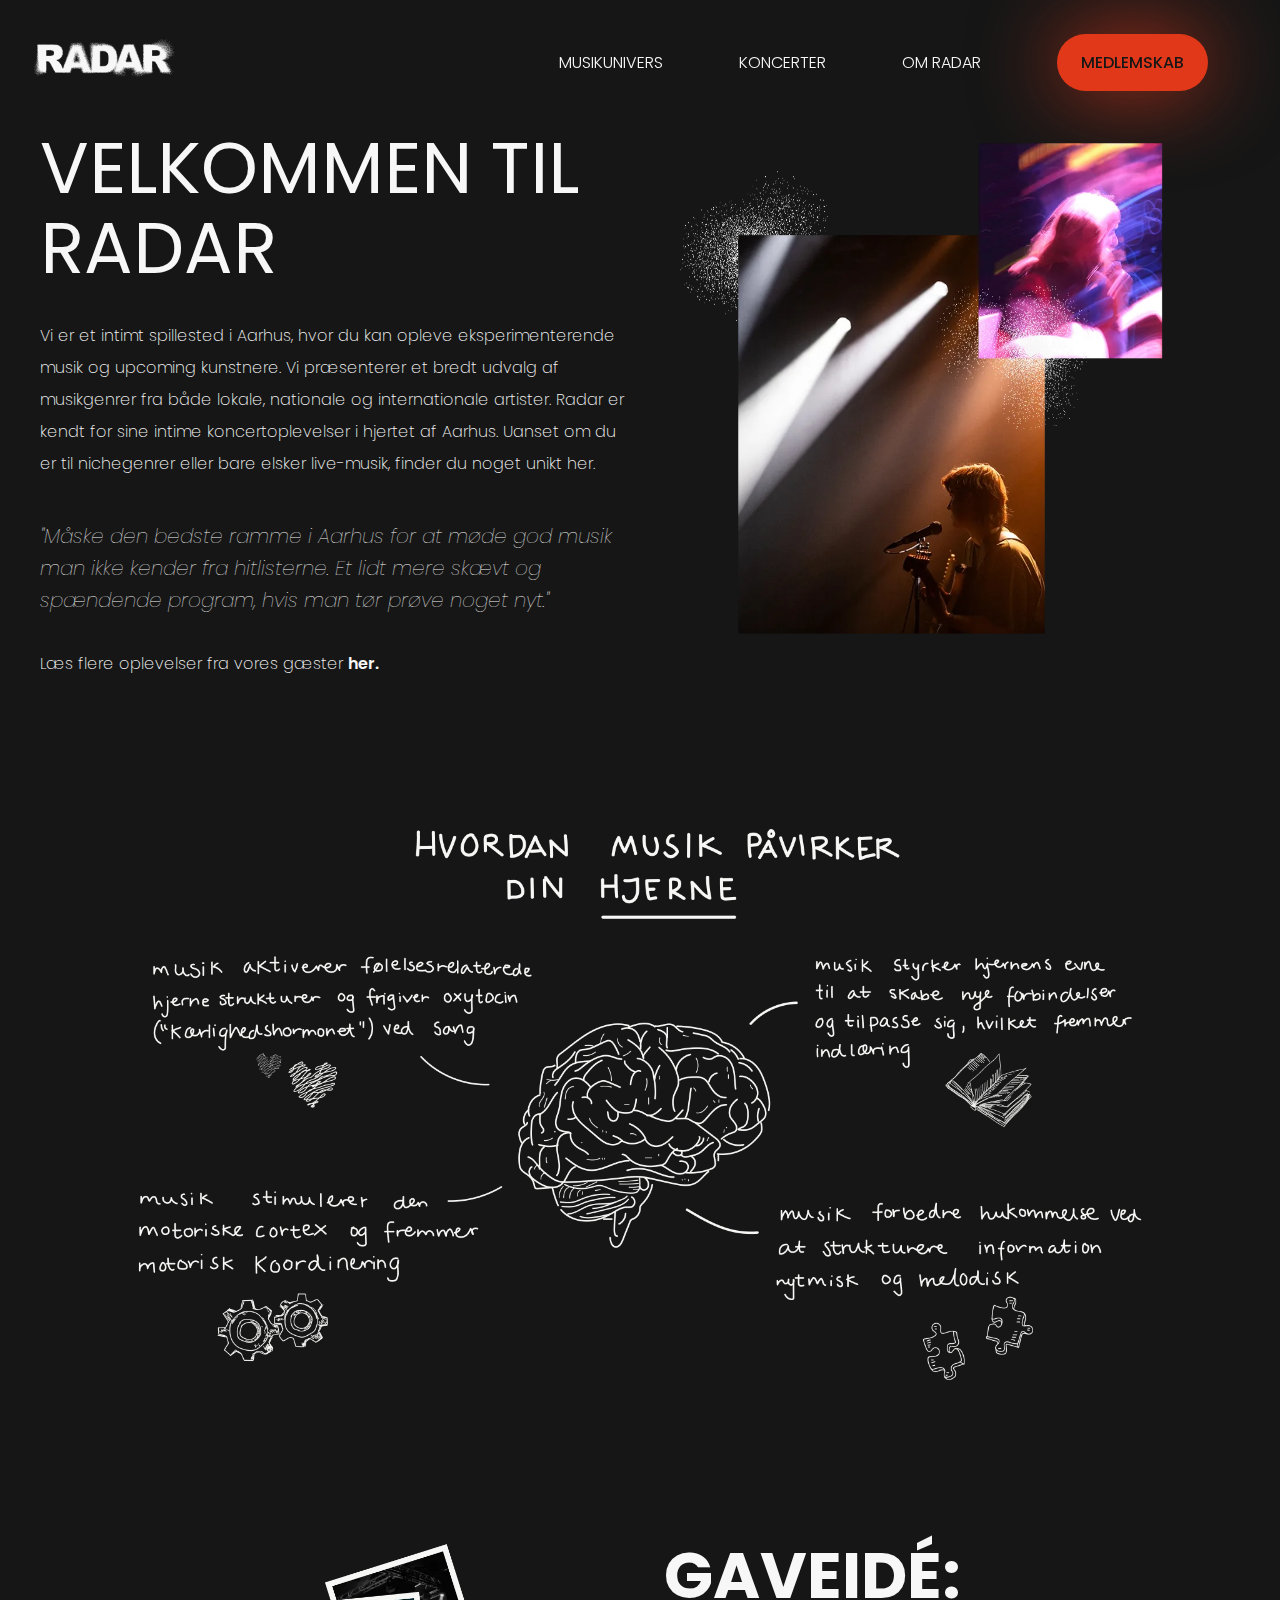
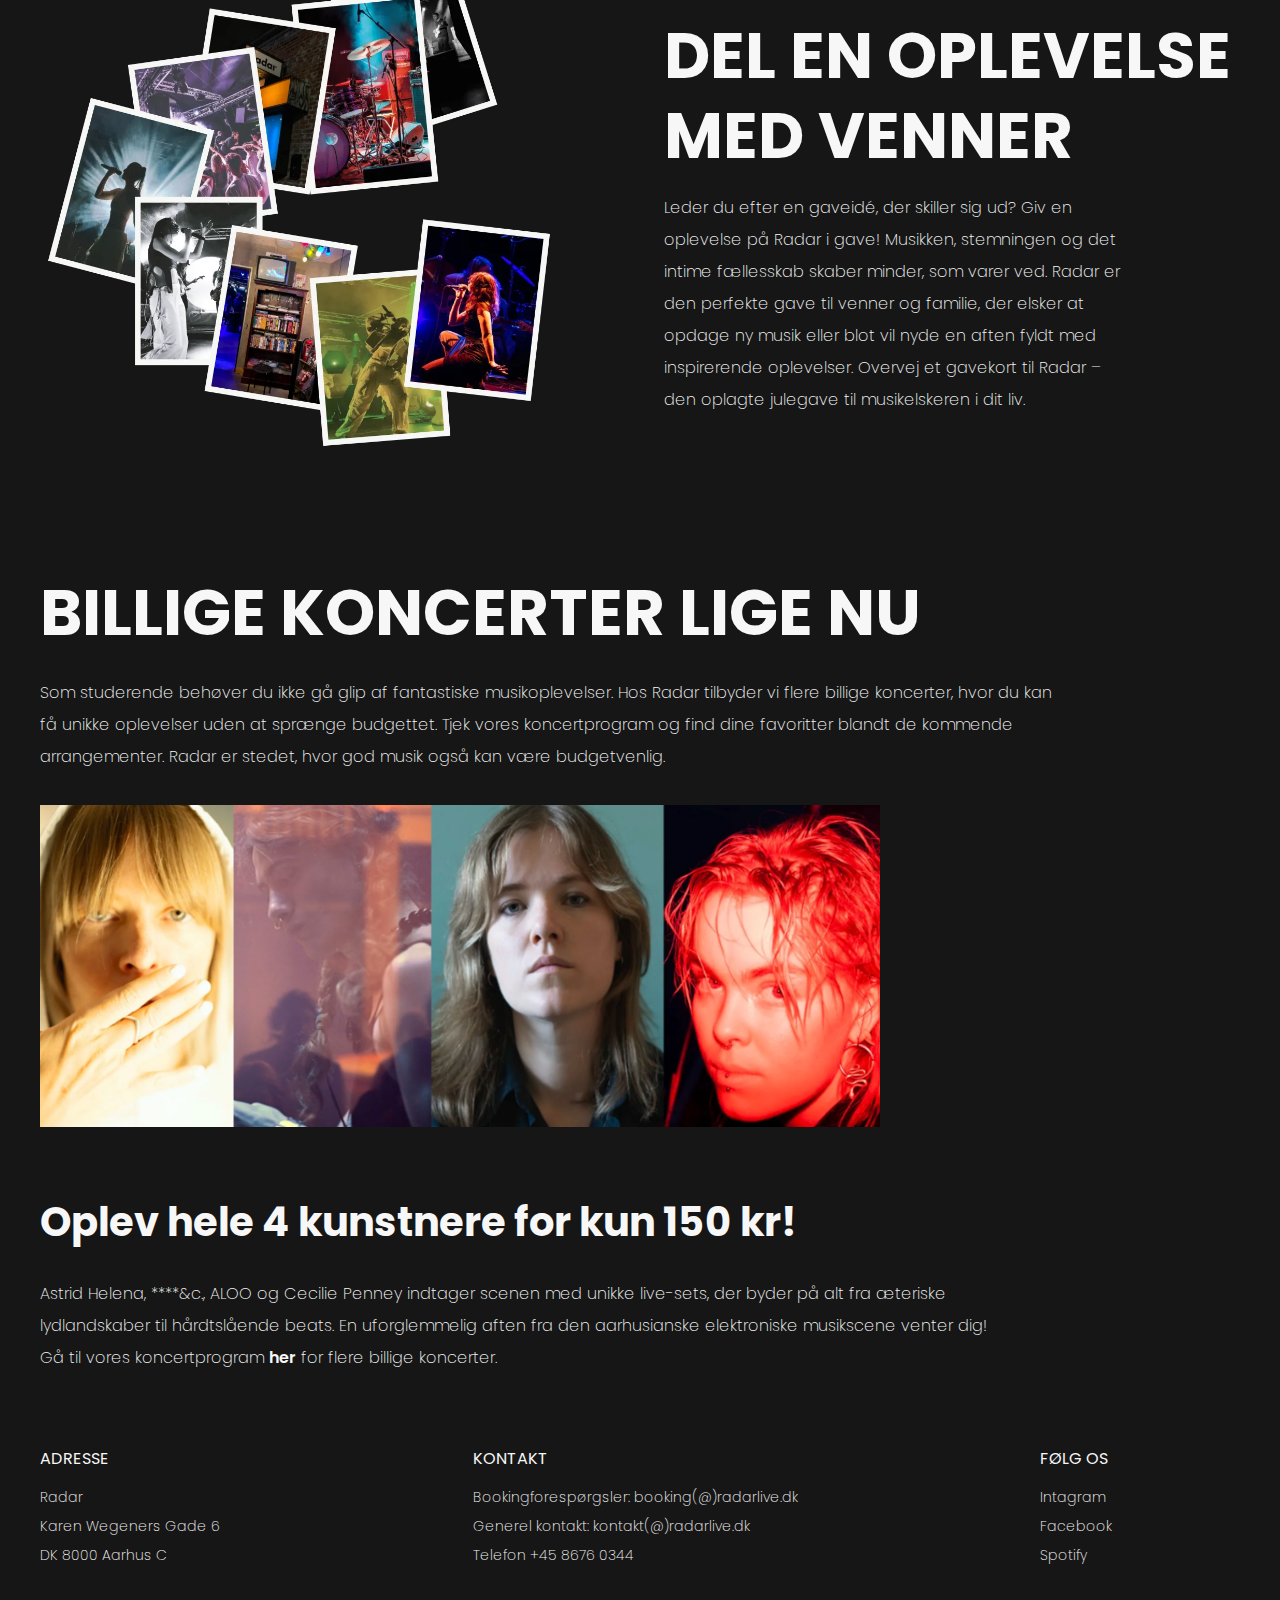
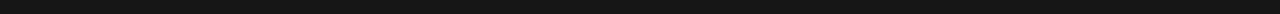
==== index.html @ 3f9257ba "navbar ændring" ====
<!DOCTYPE html>
<html lang="da">
<head>
    <meta charset="UTF-8">
    <meta name="viewport" content="width=device-width, initial-scale=1.0">
    <title>Forside</title>

    <link rel="preconnect" href="https://fonts.googleapis.com">
    <link rel="preconnect" href="https://fonts.gstatic.com" crossorigin>
    <link href="https://fonts.googleapis.com/css2?family=Josefin+Sans:ital,wght@0,100..700;1,100..700&family=Jost:ital,wght@0,100..900;1,100..900&family=Poppins:ital,wght@0,100;0,200;0,300;0,400;0,500;0,600;0,700;0,800;0,900;1,100;1,200;1,300;1,400;1,500;1,600;1,700;1,800;1,900&family=Work+Sans:ital,wght@0,100..900;1,100..900&family=Zilla+Slab:ital,wght@0,300;0,400;0,500;0,600;0,700;1,300;1,400;1,500;1,600;1,700&display=swap" rel="stylesheet">
    <link rel="stylesheet" href="https://cdnjs.cloudflare.com/ajax/libs/font-awesome/6.7.1/css/all.min.css" integrity="sha512-5Hs3dF2AEPkpNAR7UiOHba+lRSJNeM2ECkwxUIxC1Q/FLycGTbNapWXB4tP889k5T5Ju8fs4b1P5z/iB4nMfSQ==" crossorigin="anonymous" referrerpolicy="no-referrer" />


    <link rel="stylesheet" href="css/navbar.css">
    <link rel="stylesheet" href="css/style.css">
    <link rel="stylesheet" href="css/footer.css">

</head>

<body>
    <header>
        <nav class="nav-container">
            <article class="nav-logo">
                <a href="index.html"><img src="billeder/logo.webp" alt="Radar logo"></a>
            </article>

                <!-- Checkbox til toggle -->
            <input type="checkbox" id="menu-bar" class="menu-toggle">
            <label for="menu-bar">
                <i class="fa-solid fa-bars open-menu"></i>
            </label>

            <article class="nav-links-container">
                <ul class="nav-links">
                    <li class="nav-link-item hvid"><a href="#">MUSIKUNIVERS <i class="fa-solid fa-chevron-down"></i></a>
                        <ul class="dropdown-menu">
                            <li class="dropdown-menu-item"><a href="playlister.html">Playlister</a></li>
                            <li class="dropdown-menu-item"><a href="#">Artistprofiler</a></li>
                            <li class="dropdown-menu-item"><a href="#">Podcasts</a></li>
                            <li class="dropdown-menu-item"><a href="#">Oplevelser fra gæster</a></li>
                        </ul>
                    </li>
                    
                    <li class="nav-link-item hvid"><a href="#">KONCERTER <i class="fa-solid fa-chevron-down"></i></a>
                        <ul class="dropdown-menu">
                            <li class="dropdown-menu-item"><a href="koncertprogram.html">Koncertprogram</a></li>
                            <li class="dropdown-menu-item"><a href="#">Tideligere koncerter</a></li>
                        </ul>
                    </li>

                    <li class="nav-link-item hvid"><a href="#">OM RADAR <i class="fa-solid fa-chevron-down"></i></a>
                        <ul class="dropdown-menu">
                            <li class="dropdown-menu-item"><a href="#">Radars betydning</a></li>
                            <li class="dropdown-menu-item"><a href="#">Bliv frivillig</a></li>
                            <li class="dropdown-menu-item"><a href="#">Vores partnere</a></li>
                            <li class="dropdown-menu-item"><a href="#">Find os på</a></li>
                        </ul>
                    </li>
                    <li class="nav-link-item orange-knap"><a href="medlemskab.html">MEDLEMSKAB</a></li>
                </ul>
            </article>
        </nav>
    </header>
   
    <main>

        <section class="grid-container-1">

            <article class="intro-overskrift">
                <h1>VELKOMMEN TIL RADAR</h1>
            </article>

            <article class="velkommen-text">
                <aside class="text intro-text">
                    <p>Vi er et intimt spillested i Aarhus, hvor du kan opleve eksperimenterende musik og upcoming kunstnere. Vi præsenterer et bredt udvalg af musikgenrer fra både lokale, nationale og internationale artister. Radar er kendt for sine intime koncertoplevelser i hjertet af Aarhus. Uanset om du er til nichegenrer eller bare elsker live-musik, finder du noget unikt her. </p> 
                </aside>
                
                <aside class="text quote">
                    <p>"Måske den bedste ramme i Aarhus for at møde god musik man ikke kender fra hitlisterne. Et lidt mere skævt og spændende program, hvis man tør prøve noget nyt."
                    </p>
                </aside>

                <aside class="text guest-link">
                    <p>Læs flere oplevelser fra vores gæster <a class="link" href="#">her.</a></p>
                </aside>
            </article>
            
            <article class="intro-image">
                <img class="to-billeder" src="billeder/forside/intro-billeder.webp" alt="billede af en der synger koncert, og e† mere abstrakt billede i en pink neonfarve">
            </article>

        </section>

        <section class="infographic">
            <article>
                <img class="infographic-billede" src="billeder/forside/infographic.webp" alt="Infographic om hvordan musik påvirker din hjerne">
            </article>
        </section>

        <section class="grid-container-2">
            
            <article class="gaveide-overskrift">
            <h2 class="overskrift-gave">GAVEIDÉ: <br class="linjeskift"> DEL EN OPLEVELSE MED VENNER</h2>
            </article>

            <article class="gaveide-image">
                <img class="collage" src="billeder/forside/foto-samling.webp" 
                alt="samling af fotos fra Radar koncerter">
            </article>
        
            <article class="text gaveide-text">
            <p>Leder du efter en gaveidé, der skiller sig ud? Giv en oplevelse på Radar i gave! Musikken, stemningen og det intime fællesskab skaber minder, som varer ved. Radar er den perfekte gave til venner og familie, der elsker at opdage ny musik eller blot vil nyde en aften fyldt med inspirerende oplevelser. Overvej et gavekort til Radar – den oplagte julegave til musikelskeren i dit liv.</p>
            </article>
        </section>


        <section class="koncertoplevelser">

            <h2 class="koncert-overskrift">BILLIGE KONCERTER LIGE NU</h2>

            <article class="text koncert-text">
                <p  class="light">Som studerende behøver du ikke gå glip af fantastiske musikoplevelser. Hos Radar tilbyder vi flere billige koncerter, hvor du kan få unikke oplevelser uden at sprænge budgettet. Tjek vores koncertprogram og find dine favoritter blandt de kommende arrangementer. Radar er stedet, hvor god musik også kan være budgetvenlig.</p>
            </article>

            <article class="koncert-image">
                <a class="link" href="koncertprogram.html"><img class="koncert-billede" src="billeder/forside/kunstnere.webp" alt="billeder af kunstnere på Radar"></a>
            </article>

            <article class="text koncert-highlight">
                <h3 class="highlight-overskrift">Oplev hele 4 kunstnere for kun 150 kr!</h3>
                <p class="light">Astrid Helena, ****&c., ALOO og Cecilie Penney indtager scenen med unikke live-sets, der byder på alt fra æteriske lydlandskaber til hårdtslående beats. En uforglemmelig aften fra den aarhusianske elektroniske musikscene venter dig! 
                    <br>
                Gå til vores koncertprogram <a class="link" href="koncertprogram.html">her</a> for flere billige koncerter.
                </p>
            </article>
        </section>

    </main>

    <footer>
        <article class="adresse">
            <h4>ADRESSE</h4>
            <ul>
                <li>Radar</li>
                <li>Karen Wegeners Gade 6</li>
                <li>DK 8000 Aarhus C</li>
            </ul>
        </article>

        <article class="kontakt">
            <h4>KONTAKT</h4>
            <ul>
                <li>Bookingforespørgsler: booking(@)radarlive.dk</li>
                <li>Generel kontakt: kontakt(@)radarlive.dk</li>
                <li>Telefon +45 8676 0344</li>
            </ul>
        </article>

        <article class="følg-os">
            <h4>FØLG OS</h4>
            <ul>
                <li><a href="https://www.instagram.com/radarlive/" target="_blank" rel="noopener noreferrer">Intagram</a></li>
                <li><a href="https://www.facebook.com/radarlive" target="_blank" rel="noopener noreferrer">Facebook</a></li>
                <li><a href="https://open.spotify.com/user/radarlive" target="_blank" rel="noopener noreferrer">Spotify</a></li>
            </ul>
        </article>

    </footer>
    
</body>
</html>
---- css/navbar.css ----
* {
    margin: 0;
    padding: 0;
    box-sizing: border-box;
    scroll-behavior: smooth;
    font-family: Poppins;
}

:root {
    --primary-color:#161616;
    --secondary-color: #f7f7f7;
    --contrast-color: #E1381A;
}


body{
    width: 100vw;
    background-color: var(--primary-color);
    color: var(--secondary-color);
}

.nav-container {
    position: fixed;
    width: 100%;
    display: flex;
    justify-content: space-between;
    align-items: center;
    padding-left: 1rem;
    padding-right: 3rem;
}

.nav-logo {
    width: 170px;
    padding: 1rem 0;
}
.nav-logo img {
    width: 100%;
    object-fit: cover;
}

.nav-links-container {
    padding: 16px 0;
}

.nav-links {
    list-style: none;
}
.nav-links > .nav-link-item {
    display: inline-block;
    margin: 0 24px;
    position: relative;

}
.nav-links > .nav-link-item > a {
    text-decoration: none;
    display: flex;
    padding: 16px 0;
    transition: 0.3s ease;
    align-items: center;
}

.hvid > a {
    color: var(--secondary-color);
    font-weight: 300;
}

.nav-links > .nav-link-item:hover > a {
    font-weight: 600;
}

.nav-link-item > a > .fa-chevron-down {
    display: inline-block;
    height: 16px;
    width: 16px;
    margin-left: 8px;
    transition: 0.3s ease;
    pointer-events: none;
    color:var(--secondary-color);
}

.nav-link-item:hover > a > .fa-chevron-down {
    transform:rotate(-180deg);
}

.nav-links > .nav-link-item > .dropdown-menu { 
    width: 200px;
    position: absolute;
    top: 80%;
    left: -16px;
    border-radius: 10px;
    overflow: hidden;
    background-color: #1d1d1d53;
    backdrop-filter: blur(10px);
    transform: translateY(0);
    transition: 0.3s ease;
    box-shadow: rgba(100, 100, 111, 0.2) 0px 7px 29px 0px;
    visibility: hidden;
    opacity: 0;

}

.nav-links > .nav-link-item:hover > .dropdown-menu { 
transform: translate(8px);
visibility: visible;
opacity: 1;
}

.nav-links > .nav-link-item > .dropdown-menu > .dropdown-menu-item { 
    list-style: none;
}

.nav-links > .nav-link-item > .dropdown-menu > .dropdown-menu-item > a { 
   text-decoration: none;
   display: block;
   color: var(--secondary-color);
   font-weight: 300;
   transition: 0.3s ease;
   padding: 16px;

}

.nav-links > .nav-link-item > .dropdown-menu > .dropdown-menu-item > a:hover { 
    font-weight: 600;
}


.nav-container .close-menu {
    display: none;
    font-size: 24px;
    color: var(--secondary-color);
}


#menu-bar {
    display: none;
}

.nav-container .open-menu {
    font-size: 30px;
    color: var(--secondary-color);
    cursor: pointer;
    display: none;
}

.orange-knap {
    background: var(--contrast-color);
    border-radius: 2.8rem;
    padding: 0 1.5rem;
    filter: drop-shadow(0 0 43px #e1381ad9);
}

.orange-knap a {
    color: var(--primary-color);
    font-weight: 500;
}


@media(max-width:991px) {
    
    
    .nav-container .open-menu {
        display:block;
    }

    .nav-container .nav-links-container {
        width: 100vw; /* Hele bredden af viewporten */
        height: 100vh; /* Hele højden af viewporten */
        position: absolute;
        top: 100%; 
        right: 0rem;
        background-color: #1d1d1d53;
        backdrop-filter: blur(10px);
        display: none;
        flex-direction: column; /* Sørg for at punkterne er lodret arrangeret */
        align-items: flex-end; /* Juster punkterne til højre */
        padding: 1rem; /* Giv lidt padding for spacing */
    }

    .nav-container > .nav-links-container > .nav-links > .nav-link-item {
        width:100%;
    }

    .nav-container > .nav-links-container > .nav-links > .nav-link-item > .dropdown-menu {
        max-height: 0;
        position: relative;
        width:100%;
        overflow: hidden;
        transition: max-height 0.3s ease;
    }

    .nav-container > .nav-links-container .nav-links > .nav-link-item:hover > .dropdown-menu {
        max-height: 250px;
    }

    .nav-container > .nav-links-container > .nav-links > .nav-link-item > .dropdown-menu > .dropdown-menu-item {
        background-color: #1d1d1d53;
        backdrop-filter: blur(10px);

    }

    .menu-toggle:checked ~ .nav-links-container {
        display: block;
    }

    .orange-knap {
        background: none;
        border-radius: 0;
        padding: 0;
    }
    .orange-knap a {
        color: var(--secondary-color);
    }
}
---- css/style.css ----
* {
    margin:0;
    padding: 0;
    box-sizing: border-box;
    scroll-behavior: smooth;
    font-family: "Poppins";
}

:root {
    --primary-color:#161616;
    --secondary-color: #f7f7f7;
    --contrast-color: #E1381A;
}

/* generel styling*/

body{
    background-color: var(--primary-color);
    color: var(--secondary-color);
}

main {
    margin-left: 2.5rem;
    margin-right: 2.5rem;
    margin-bottom: 1rem;
    padding-top: 8rem;
}

/* intro */

.grid-container-1 {
    display: grid;
    grid-template-areas:
    "overskrift-area image-area"
    "text-area image-area";
    grid-template-columns: 1fr 1fr; /* To lige store kolonner */
    grid-template-rows: auto 1fr;
    gap: 2rem; /* Afstand mellem kolonner */
    padding-bottom: 3.5rem;
}

.to-billeder {
    width: 100%;
    height: auto;
    margin-top: -4rem;
    align-self: center; 
}

.intro-image {
    grid-area: image-area;
    align-self: center;
}

.intro-overskrift {
    grid-area: overskrift-area;
}

.velkommen-text {
    grid-area: text-area;
}

h1 {
    grid-area: overskrift-area;
    font-weight: 400;
    font-size: 4.5rem;
    line-height: 5rem;
    max-width: 100%;
}

.text {
    line-height: 2rem;
}

.intro-text {
    font-weight: 200;
    font-size: 1rem;
}

.quote {
    font-family: "Poppins";
    font-size: 1.25rem;
    font-weight: 100;
    font-style: italic;
    padding-top: 2.5rem;
}

.guest-link {
    padding-top: 2rem;
    font-size: 1rem;
    font-weight: 200;
}

.link {
    font-weight: 600;
    text-decoration: none;
    color: var(--secondary-color);
    transition: 0.4s ease;
}

.link:hover {
    color: var(--contrast-color);
}

/* infographic  */

.infographic-billede {
    width: 100%;
    height: auto;
    object-fit: contain;
    padding: 3.5rem 0;
}


/* gaveidé */

.collage {
    width: 90%;
    height: auto;
}

.grid-container-2 {
    display: grid;
    grid-template-areas:
    "collage-area overskrift-area"
    "collage-area text-area";
    grid-template-columns: 1fr 1fr; 
    grid-template-rows: auto 1fr;
    column-gap: 3rem; 
    row-gap: 1rem;
    padding: 3.5rem 0;
}

.gaveide-overskrift {
    grid-area: overskrift-area;
}

.gaveide-text {
    grid-area: text-area;
    font-weight: 200;
    max-width: 80%;
}

.gaveide-image {
    grid-area: collage-area;
    align-self: center; 
}

h2 {
    font-size: 4rem;
    line-height: 5rem;
}

/* koncert */

.koncert-billede {
    width: 70%;
    height: auto;
    padding: 2rem 0;
}

h3 {
    font-size: 2.5rem;
    padding: 1.5rem 0;
    line-height: 4rem;
}

.koncertoplevelser {
    padding: 3.5rem 0;
}
.light {
    font-weight: 200;
}

.koncert-overskrift {
    padding-bottom: 1.5rem;
}

.koncertoplevelser p {
    max-width: 85%;
}

/* styling af mobile enheder */

@media (max-width: 480px) {

    main {
        margin-left: 1.5rem;
    }

    /*intro*/

    .grid-container-1 {
        display: grid;
        grid-template-columns: 1fr;
        grid-template-areas:
        "overskrift-area"
        "image-area"
        "text-area";
        padding-bottom: 3.5rem;
    }

    h1 {
        font-size: 2rem;
        line-height: 3rem;
    }

    .text {
        padding: 1rem 0;
    }

    .intro-text, .guest-link, .koncert-text, .gaveide-text, koncert-highlight {
        font-size: 1rem;
    }

    .quote {
        font-size: 1rem;
    }

    .infographic {
        display: none;
    }

    .grid-container-2 {
        display: grid;
        grid-template-columns: 1fr; 
        grid-template-areas:
        "overskrift-area"
        "collage-area"
        "text-area";
        row-gap: 1rem;
        padding: 3.5rem 0;
    }

    .overskrift-gave {
        font-size: 2rem;
        line-height: 3rem;
    }

    .gaveide-text {
        max-width: 100%;
    }

    .koncert-overskrift {
        font-size: 2rem;
        line-height: 3rem;
    }

    .koncertoplevelser p {
        max-width: 100% ;
    }

    .highlight-overskrift {
        font-size: 1.5rem;
        line-height: 2.5rem;
        padding-bottom: 1rem;
    }

    .linjeskift {
        display: none;
    }

    .koncert-billede {
        width: 100%;
        height: auto;
        padding: 2rem 0;
    }
}

/* styling af ipgads og små skærme*/
@media (min-width: 480px) and (max-width: 1024px) {

    /* intro */

    .grid-container-1 {
        display: grid;
        grid-template-columns: 1fr;
        grid-template-areas:
        "overskrift-area"
        "image-area"
        "text-area";
        padding-bottom: 3.5rem;
    }

    h1 {
        font-size: 4rem;
        line-height: 5rem;
    }
    .intro-image {
        display: flex;
        justify-content: center;
    }

    .to-billeder {
        width: 70%;
        height: auto;
    }

    .intro-text, .guest-link, .koncert-text, .gaveide-text, koncert-highlight {
        font-size: 1rem;
        line-height: 2rem;
    }

    .quote {
        font-size: 1.25rem;
        line-height: 2rem;
    }

    /* gaveidé */

    .grid-container-2 {
        display: grid;
        grid-template-columns: 1fr; 
        grid-template-areas:
        "overskrift-area"
        "collage-area"
        "text-area";
        row-gap: 1rem;
        padding: 3.5rem 0;

    }

    .overskrift-gave {
        font-size: 3.5rem;
    }

    .collage {
        width: 70%;
        height: auto;
    }

    .linjeskift {
        display: none;
    }

    .gaveide-text {
        grid-area: text-area;
        font-weight: 200;
        max-width: 100%;
    }

}
---- css/footer.css ----
* {
    margin:0;
    padding:0;
    box-sizing: border-box;
}

:root {
    --primary-color:#161616;
    --secondary-color: #f7f7f7;
    --contrast-color: #E1381A;
}

footer {
    display: grid;
    grid-template-areas:
    "venstre midten højre";
    grid-template-columns: 1.5fr 2fr 0.75fr; /* Tre lige store kolonner */
    gap: 2rem; /* Afstand mellem kolonnerne */
    background-color: var(--primary-color); /* Mørk baggrund */
    color: #f7f7f7; /* Lys tekstfarve */
    margin-left: 2.5rem;
    margin-right: 2.5rem;
    margin-bottom: 2.5rem;
}

.adresse {
    grid-area: venstre;
}

.kontakt {
    grid-area: midten;
}

.følg-os {
    grid-area: højre;
}

footer h4 {
    font-size: 16px;
    font-weight: 400;
    margin-bottom: 1rem;
    text-transform: uppercase; /* Gør teksten til store bogstaver */
}

footer ul {
    list-style: none; /* Fjern bullet points */
    padding: 0;
}

footer li {
    font-size: 14px;
    font-weight: 200;
    margin-bottom: 0.5rem;
}

footer a {
    color: #f7f7f7;
    text-decoration: none; /* Fjern understregning */
    transition: color 0.3s ease;
}

footer a:hover {
    color: #E1381A; /* Accentfarve ved hover */
}


@media (max-width: 768px) {
    footer {
        margin: 1.5rem;
        grid-template-columns: 1fr; /* Skift til én kolonne */
        grid-template-areas: 
            "venstre"
            "midten"
            "højre"; /* Definer områder i én kolonne */
    }

    footer h4 {
        font-size: 14px;
    }

    footer li {
        font-size: 12px;

    }

}
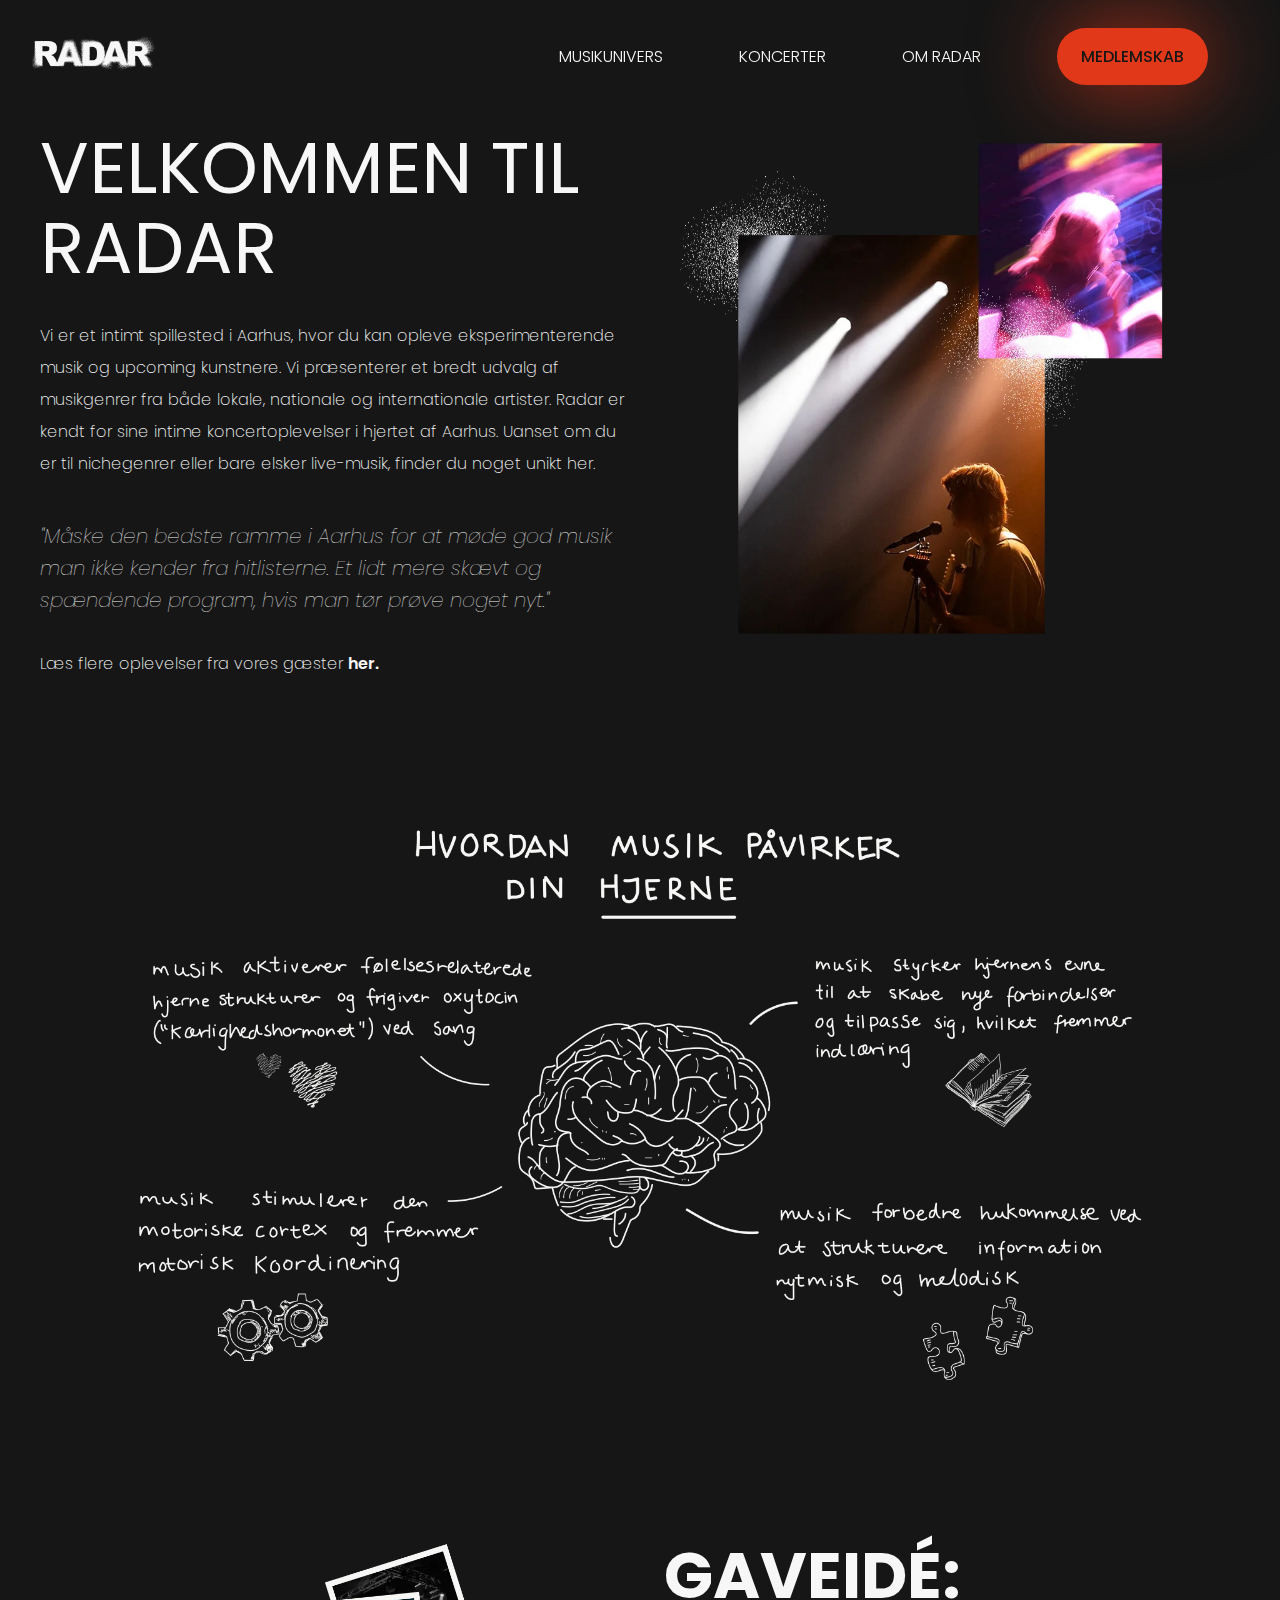
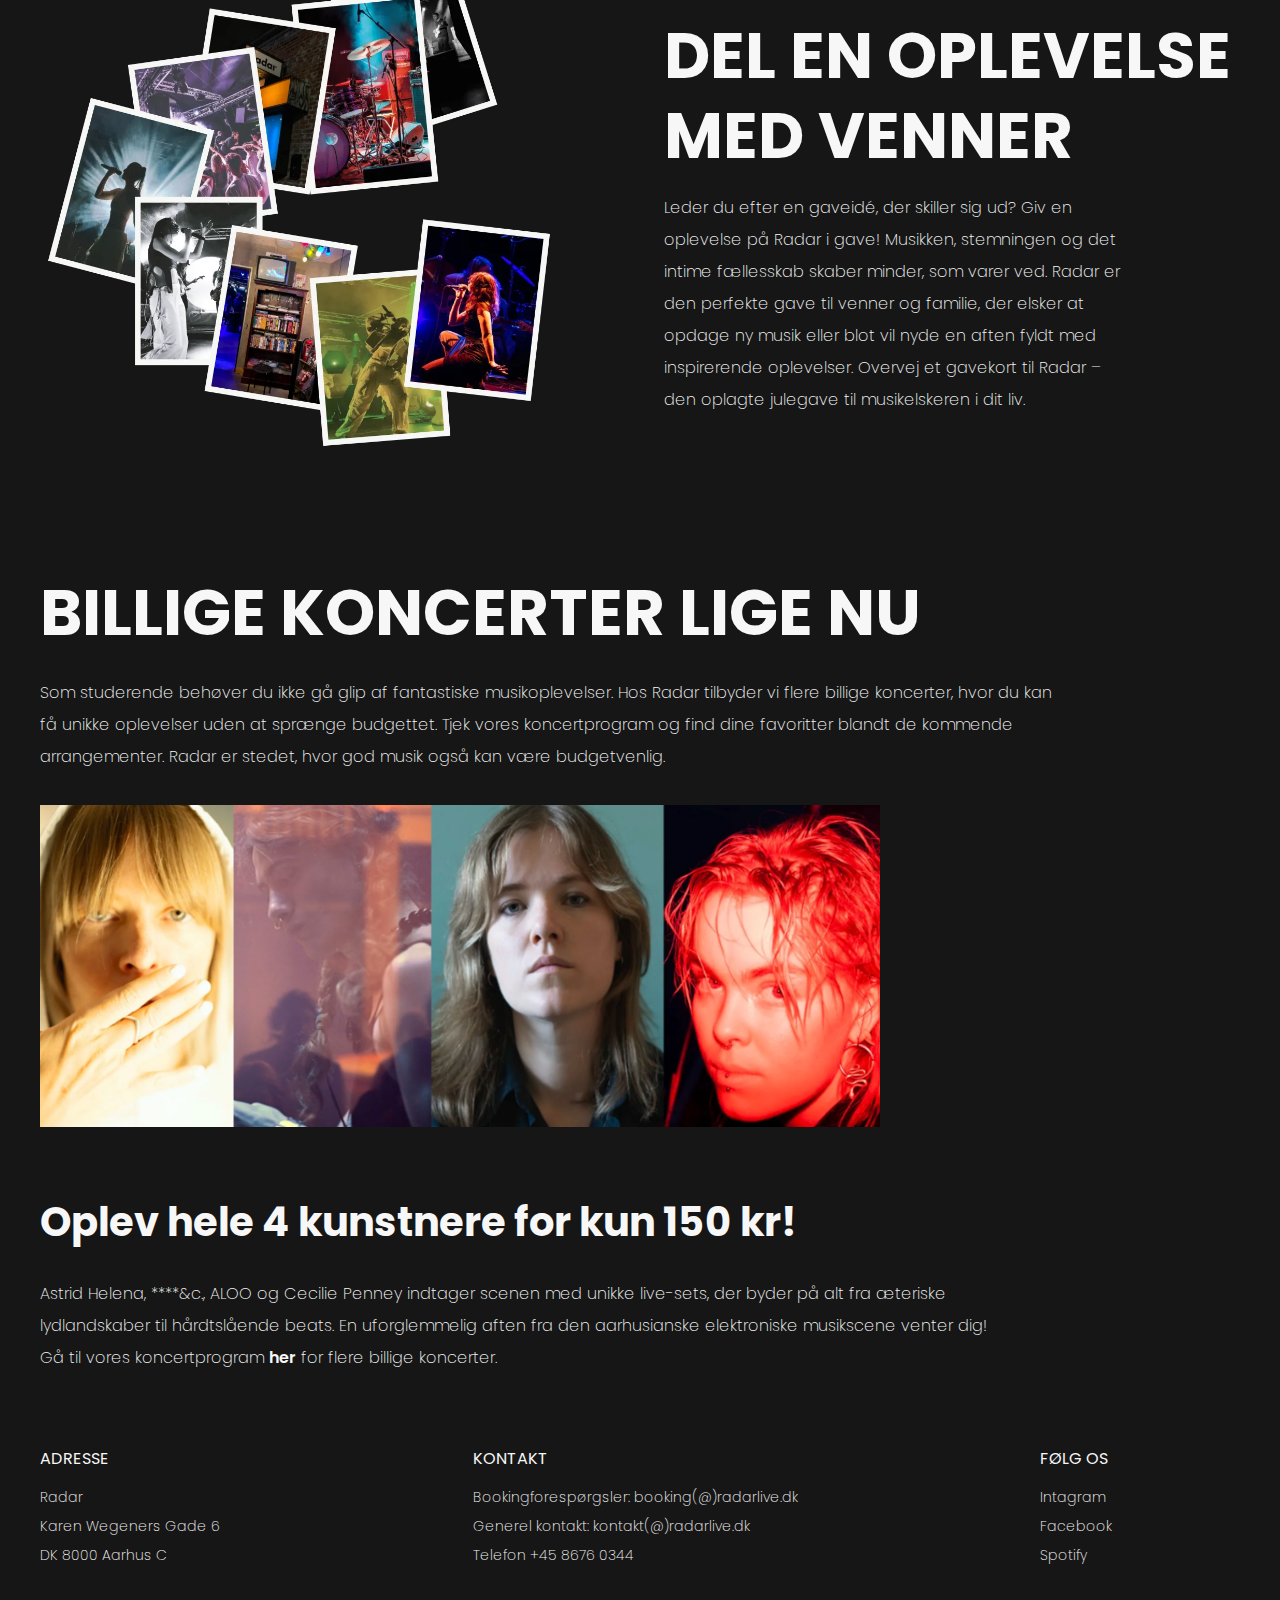
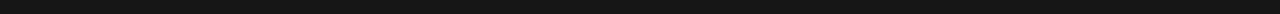
==== commit 88aec6e6: "sidebar" ====
--- a/index.html
+++ b/index.html
@@ -25,12 +25,16 @@
             </article>
 
                 <!-- Checkbox til toggle -->
-            <input type="checkbox" id="menu-bar" class="menu-toggle">
-            <label for="menu-bar">
-                <i class="fa-solid fa-bars open-menu"></i>
+            <input type="checkbox" id="sidebar-active" class="menu-toggle">
+            <label for="sidebar-active">
+                <svg class="open-sidebar-button" xmlns="http://www.w3.org/2000/svg" height="40px" viewBox="0 -960 960 960" width="40px" fill="#f7f7f7"><path d="M120-240v-80h720v80H120Zm0-200v-80h720v80H120Zm0-200v-80h720v80H120Z"/></svg>
             </label>
 
             <article class="nav-links-container">
+                <label for="sidebar-active">
+                    <svg class="close-sidebar-button" xmlns="http://www.w3.org/2000/svg" height="40px" viewBox="0 -960 960 960" width="40px" fill="#f7f7f7"><path d="m256-200-56-56 224-224-224-224 56-56 224 224 224-224 56 56-224 224 224 224-56 56-224-224-224 224Z"/></svg>
+                </label>
+
                 <ul class="nav-links">
                     <li class="nav-link-item hvid"><a href="#">MUSIKUNIVERS <i class="fa-solid fa-chevron-down"></i></a>
                         <ul class="dropdown-menu">
--- a/css/navbar.css
+++ b/css/navbar.css
@@ -15,7 +15,6 @@
 
 body{
     width: 100vw;
-    background-color: var(--primary-color);
     color: var(--secondary-color);
 }
 
@@ -29,6 +28,32 @@
     padding-right: 3rem;
 }
 
+.nav-links-container {
+    padding: 16px 0;
+    height: 100%;
+    width:100%;
+    display: flex;
+    flex-direction: column;
+    align-items: flex-end;
+}
+
+.nav-container .nav-links-container .nav-links a {
+    height: 100%;
+    display: flex;
+    align-items: center;
+
+}
+
+#sidebar-active {
+    display: none;
+}
+
+
+.open-sidebar-button, .close-sidebar-button {
+    display: none;
+}
+
+
 .nav-logo {
     width: 170px;
     padding: 1rem 0;
@@ -38,9 +63,6 @@
     object-fit: cover;
 }
 
-.nav-links-container {
-    padding: 16px 0;
-}
 
 .nav-links {
     list-style: none;
@@ -49,7 +71,6 @@
     display: inline-block;
     margin: 0 24px;
     position: relative;
-
 }
 .nav-links > .nav-link-item > a {
     text-decoration: none;
@@ -89,24 +110,25 @@
     left: -16px;
     border-radius: 10px;
     overflow: hidden;
-    background-color: #1d1d1d53;
-    backdrop-filter: blur(10px);
+    background-color: #161616aa; /* Semi-transparent sort */
+    backdrop-filter: blur(8px);
     transform: translateY(0);
     transition: 0.3s ease;
-    box-shadow: rgba(100, 100, 111, 0.2) 0px 7px 29px 0px;
     visibility: hidden;
     opacity: 0;
 
 }
 
+
 .nav-links > .nav-link-item:hover > .dropdown-menu { 
-transform: translate(8px);
-visibility: visible;
-opacity: 1;
+    transform: translate(8px);
+    visibility: visible;
+    opacity: 1;
 }
 
 .nav-links > .nav-link-item > .dropdown-menu > .dropdown-menu-item { 
     list-style: none;
+
 }
 
 .nav-links > .nav-link-item > .dropdown-menu > .dropdown-menu-item > a { 
@@ -123,18 +145,6 @@
     font-weight: 600;
 }
 
-
-.nav-container .close-menu {
-    display: none;
-    font-size: 24px;
-    color: var(--secondary-color);
-}
-
-
-#menu-bar {
-    display: none;
-}
-
 .nav-container .open-menu {
     font-size: 30px;
     color: var(--secondary-color);
@@ -146,6 +156,7 @@
     background: var(--contrast-color);
     border-radius: 2.8rem;
     padding: 0 1.5rem;
+    mix-blend-mode: normal;
     filter: drop-shadow(0 0 43px #e1381ad9);
 }
 
@@ -157,27 +168,45 @@
 
 @media(max-width:991px) {
     
-    
-    .nav-container .open-menu {
-        display:block;
-    }
 
     .nav-container .nav-links-container {
-        width: 100vw; /* Hele bredden af viewporten */
-        height: 100vh; /* Hele højden af viewporten */
-        position: absolute;
-        top: 100%; 
-        right: 0rem;
-        background-color: #1d1d1d53;
+        flex-direction: column; /* Sørg for at punkterne er lodret arrangeret */
+        align-items: flex-start; /* Juster punkterne til højre */
+        padding: 1rem; /* Giv lidt padding for spacing */
+        background-color: #161616d1(--primary-color);
         backdrop-filter: blur(10px);
-        display: none;
-        flex-direction: column; /* Sørg for at punkterne er lodret arrangeret */
-        align-items: flex-end; /* Juster punkterne til højre */
-        padding: 1rem; /* Giv lidt padding for spacing */
-    }
+        
+
+        position: fixed;
+        top: 0; 
+        right: -100%;
+        z-index: 10;
+        width: 300px;
+
+        transition: 0.75s ease-out;
+
+    }
+
+    .nav-container .nav-links-container .nav-links a {
+        box-sizing: border-box;
+        height: auto;
+        width: 100%;
+        padding: 20px 0;
+    }
+
+    .open-sidebar-button, .close-sidebar-button {
+        margin: 20px;
+        display: block;
+    }
+
+    #sidebar-active:checked ~ .nav-links-container {
+        right: 0;
+    }
+
 
     .nav-container > .nav-links-container > .nav-links > .nav-link-item {
         width:100%;
+        
     }
 
     .nav-container > .nav-links-container > .nav-links > .nav-link-item > .dropdown-menu {
@@ -190,6 +219,7 @@
 
     .nav-container > .nav-links-container .nav-links > .nav-link-item:hover > .dropdown-menu {
         max-height: 250px;
+        
     }
 
     .nav-container > .nav-links-container > .nav-links > .nav-link-item > .dropdown-menu > .dropdown-menu-item {
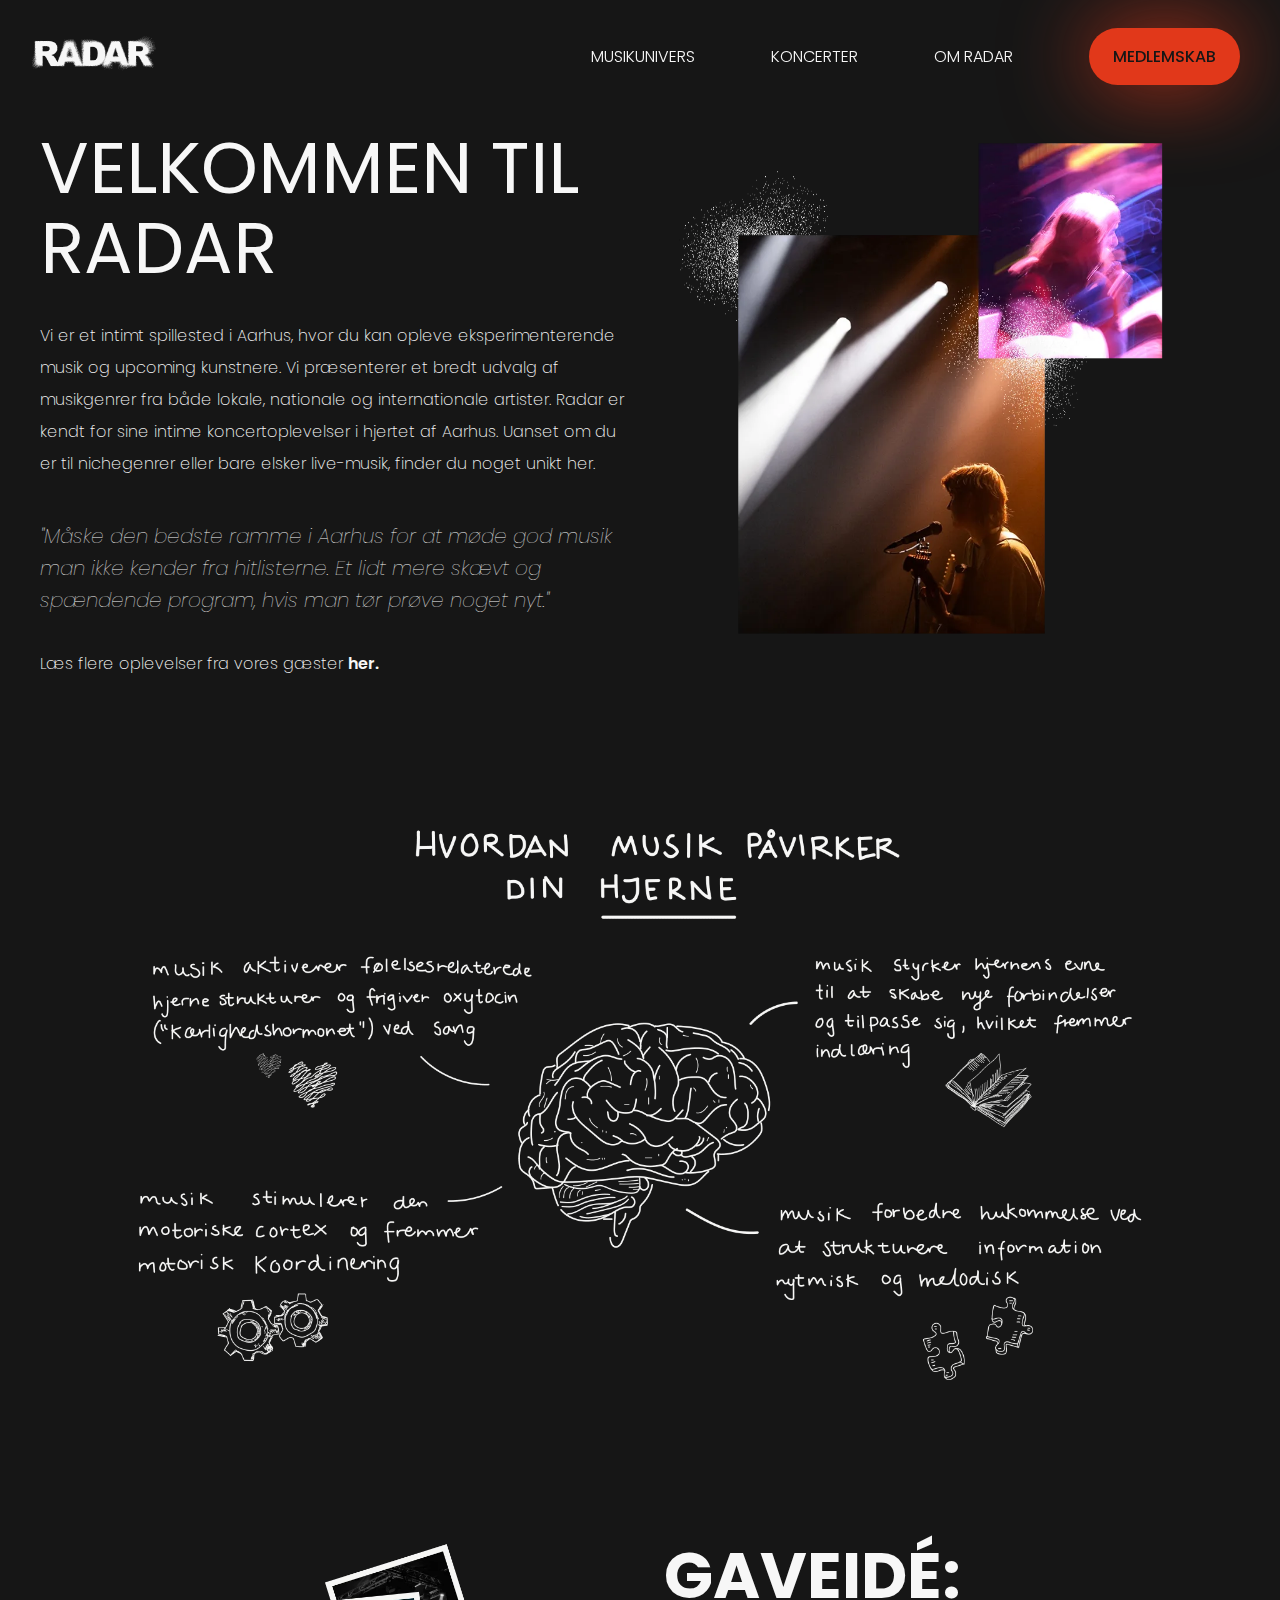
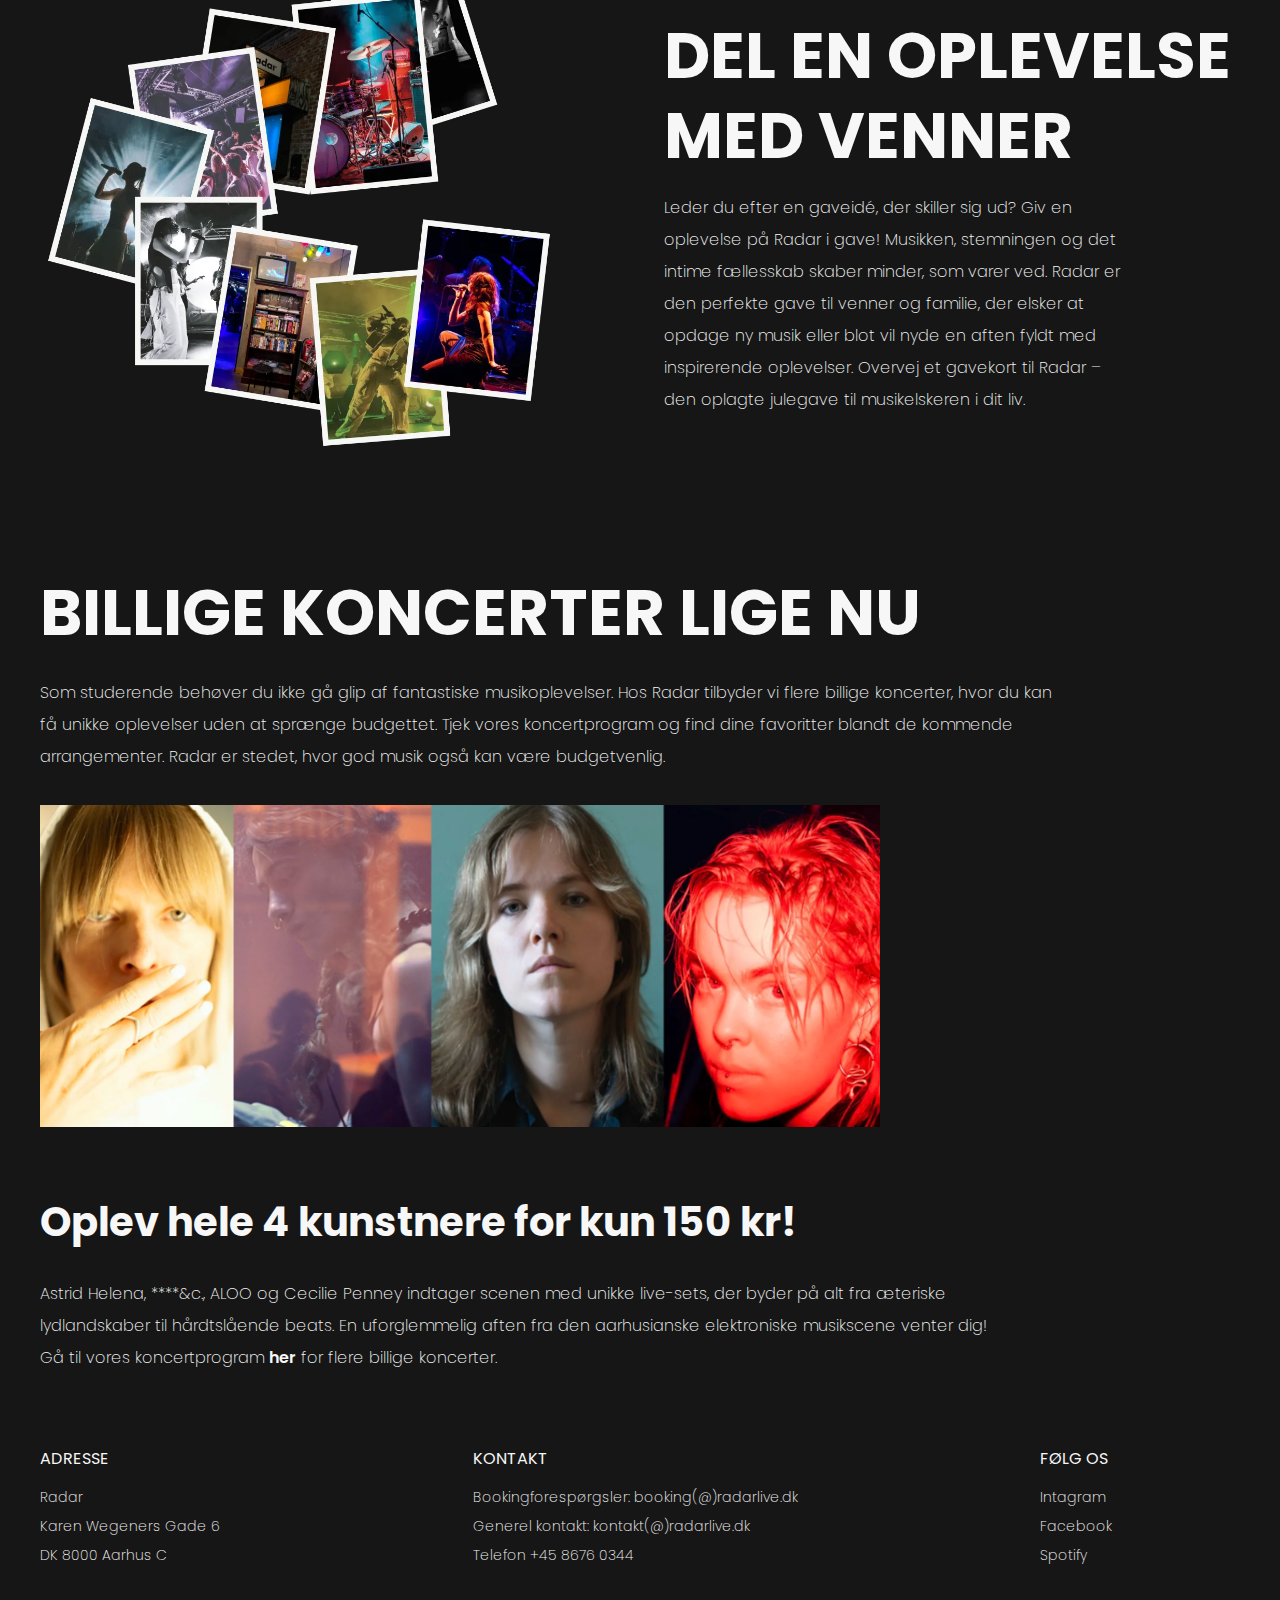
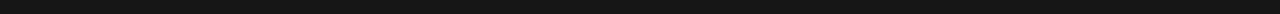
==== commit 46ac9f45: "Rettelser af navbar på tværs af siderne" ====
--- a/index.html
+++ b/index.html
@@ -24,8 +24,8 @@
                 <a href="index.html"><img src="billeder/logo.webp" alt="Radar logo"></a>
             </article>
 
-                <!-- Checkbox til toggle -->
-            <input type="checkbox" id="sidebar-active" class="menu-toggle">
+            <!-- checkbox-->
+            <input type="checkbox" id="sidebar-active">
             <label for="sidebar-active">
                 <svg class="open-sidebar-button" xmlns="http://www.w3.org/2000/svg" height="40px" viewBox="0 -960 960 960" width="40px" fill="#f7f7f7"><path d="M120-240v-80h720v80H120Zm0-200v-80h720v80H120Zm0-200v-80h720v80H120Z"/></svg>
             </label>
--- a/css/navbar.css
+++ b/css/navbar.css
@@ -2,8 +2,6 @@
     margin: 0;
     padding: 0;
     box-sizing: border-box;
-    scroll-behavior: smooth;
-    font-family: Poppins;
 }
 
 :root {
@@ -16,6 +14,7 @@
 body{
     width: 100vw;
     color: var(--secondary-color);
+    font-family: Poppins;
 }
 
 .nav-container {
@@ -25,7 +24,7 @@
     justify-content: space-between;
     align-items: center;
     padding-left: 1rem;
-    padding-right: 3rem;
+    padding-right: 1rem;
 }
 
 .nav-links-container {
@@ -48,21 +47,19 @@
     display: none;
 }
 
-
 .open-sidebar-button, .close-sidebar-button {
     display: none;
 }
-
 
 .nav-logo {
     width: 170px;
     padding: 1rem 0;
 }
+
 .nav-logo img {
     width: 100%;
     object-fit: cover;
 }
-
 
 .nav-links {
     list-style: none;
@@ -113,15 +110,13 @@
     background-color: #161616aa; /* Semi-transparent sort */
     backdrop-filter: blur(8px);
     transform: translateY(0);
-    transition: 0.3s ease;
+    transition: 0.5s ease;
     visibility: hidden;
     opacity: 0;
 
 }
 
-
 .nav-links > .nav-link-item:hover > .dropdown-menu { 
-    transform: translate(8px);
     visibility: visible;
     opacity: 1;
 }
@@ -135,27 +130,20 @@
    text-decoration: none;
    display: block;
    color: var(--secondary-color);
-   font-weight: 300;
-   transition: 0.3s ease;
+   font-weight: 100;
+   transition: 0.5s ease;
    padding: 16px;
 
 }
 
 .nav-links > .nav-link-item > .dropdown-menu > .dropdown-menu-item > a:hover { 
     font-weight: 600;
-}
-
-.nav-container .open-menu {
-    font-size: 30px;
-    color: var(--secondary-color);
-    cursor: pointer;
-    display: none;
 }
 
 .orange-knap {
     background: var(--contrast-color);
     border-radius: 2.8rem;
-    padding: 0 1.5rem;
+    padding: 0rem 1.5rem;
     mix-blend-mode: normal;
     filter: drop-shadow(0 0 43px #e1381ad9);
 }
@@ -163,6 +151,18 @@
 .orange-knap a {
     color: var(--primary-color);
     font-weight: 500;
+}
+
+@media(max-width: 480px) {
+    .nav-logo {
+        width: 120px;
+        padding: 1rem 0;
+    }
+
+    .nav-container {
+        padding-left: 0.5rem;
+        padding-right: 0.5rem;
+    }
 }
 
 
@@ -174,7 +174,7 @@
         align-items: flex-start; /* Juster punkterne til højre */
         padding: 1rem; /* Giv lidt padding for spacing */
         background-color: #161616d1(--primary-color);
-        backdrop-filter: blur(10px);
+        backdrop-filter: blur(20px);
         
 
         position: fixed;
@@ -183,8 +183,7 @@
         z-index: 10;
         width: 300px;
 
-        transition: 0.75s ease-out;
-
+        transition: 0.5s ease-out;
     }
 
     .nav-container .nav-links-container .nav-links a {
@@ -203,7 +202,6 @@
         right: 0;
     }
 
-
     .nav-container > .nav-links-container > .nav-links > .nav-link-item {
         width:100%;
         
@@ -214,24 +212,15 @@
         position: relative;
         width:100%;
         overflow: hidden;
-        transition: max-height 0.3s ease;
+        transition: 0.7s ease;
+        background-color:transparent;
     }
 
     .nav-container > .nav-links-container .nav-links > .nav-link-item:hover > .dropdown-menu {
         max-height: 250px;
         
     }
-
-    .nav-container > .nav-links-container > .nav-links > .nav-link-item > .dropdown-menu > .dropdown-menu-item {
-        background-color: #1d1d1d53;
-        backdrop-filter: blur(10px);
-
-    }
-
-    .menu-toggle:checked ~ .nav-links-container {
-        display: block;
-    }
-
+    
     .orange-knap {
         background: none;
         border-radius: 0;
@@ -240,4 +229,10 @@
     .orange-knap a {
         color: var(--secondary-color);
     }
-}
+
+    .nav-logo img {
+        width: 90%;
+        object-fit: cover;
+    }
+
+}
--- a/css/style.css
+++ b/css/style.css
@@ -185,6 +185,9 @@
 
     main {
         margin-left: 1.5rem;
+        margin-right: 1.5rem;
+        margin-bottom: 1rem;
+        padding-top: 5rem;
     }
 
     /*intro*/
@@ -196,7 +199,7 @@
         "overskrift-area"
         "image-area"
         "text-area";
-        padding-bottom: 3.5rem;
+        padding-bottom: 2rem;
     }
 
     h1 {
@@ -228,7 +231,7 @@
         "collage-area"
         "text-area";
         row-gap: 1rem;
-        padding: 3.5rem 0;
+        padding: 2rem 0;
     }
 
     .overskrift-gave {
@@ -243,6 +246,11 @@
     .koncert-overskrift {
         font-size: 2rem;
         line-height: 3rem;
+    }
+
+    .koncertoplevelser {
+        padding: 2rem 0;
+
     }
 
     .koncertoplevelser p {
@@ -262,13 +270,16 @@
     .koncert-billede {
         width: 100%;
         height: auto;
-        padding: 2rem 0;
+        padding: 1rem 0;
     }
 }
 
 /* styling af ipgads og små skærme*/
 @media (min-width: 480px) and (max-width: 1024px) {
 
+    main {
+        padding-top: 7rem;
+    }
     /* intro */
 
     .grid-container-1 {
@@ -278,7 +289,7 @@
         "overskrift-area"
         "image-area"
         "text-area";
-        padding-bottom: 3.5rem;
+        padding-bottom: 2.5rem;
     }
 
     h1 {
@@ -315,7 +326,7 @@
         "collage-area"
         "text-area";
         row-gap: 1rem;
-        padding: 3.5rem 0;
+        padding: 2.5rem 0;
 
     }
 
@@ -338,5 +349,10 @@
         max-width: 100%;
     }
 
-}
-
+
+    .koncert-billede {
+        padding-bottom: 0rem;
+    }
+
+}
+
--- a/css/footer.css
+++ b/css/footer.css
@@ -64,7 +64,7 @@
 }
 
 
-@media (max-width: 768px) {
+@media (max-width: 600px) {
     footer {
         margin: 1.5rem;
         grid-template-columns: 1fr; /* Skift til én kolonne */
@@ -80,7 +80,14 @@
 
     footer li {
         font-size: 12px;
-
     }
 
+}
+
+@media (min-width: 600px) and (max-width: 1024px) {
+    footer {
+        margin-left: 2.5rem;
+        margin-right: 2.5rem;
+        margin-bottom: 2.5rem;
+    }
 }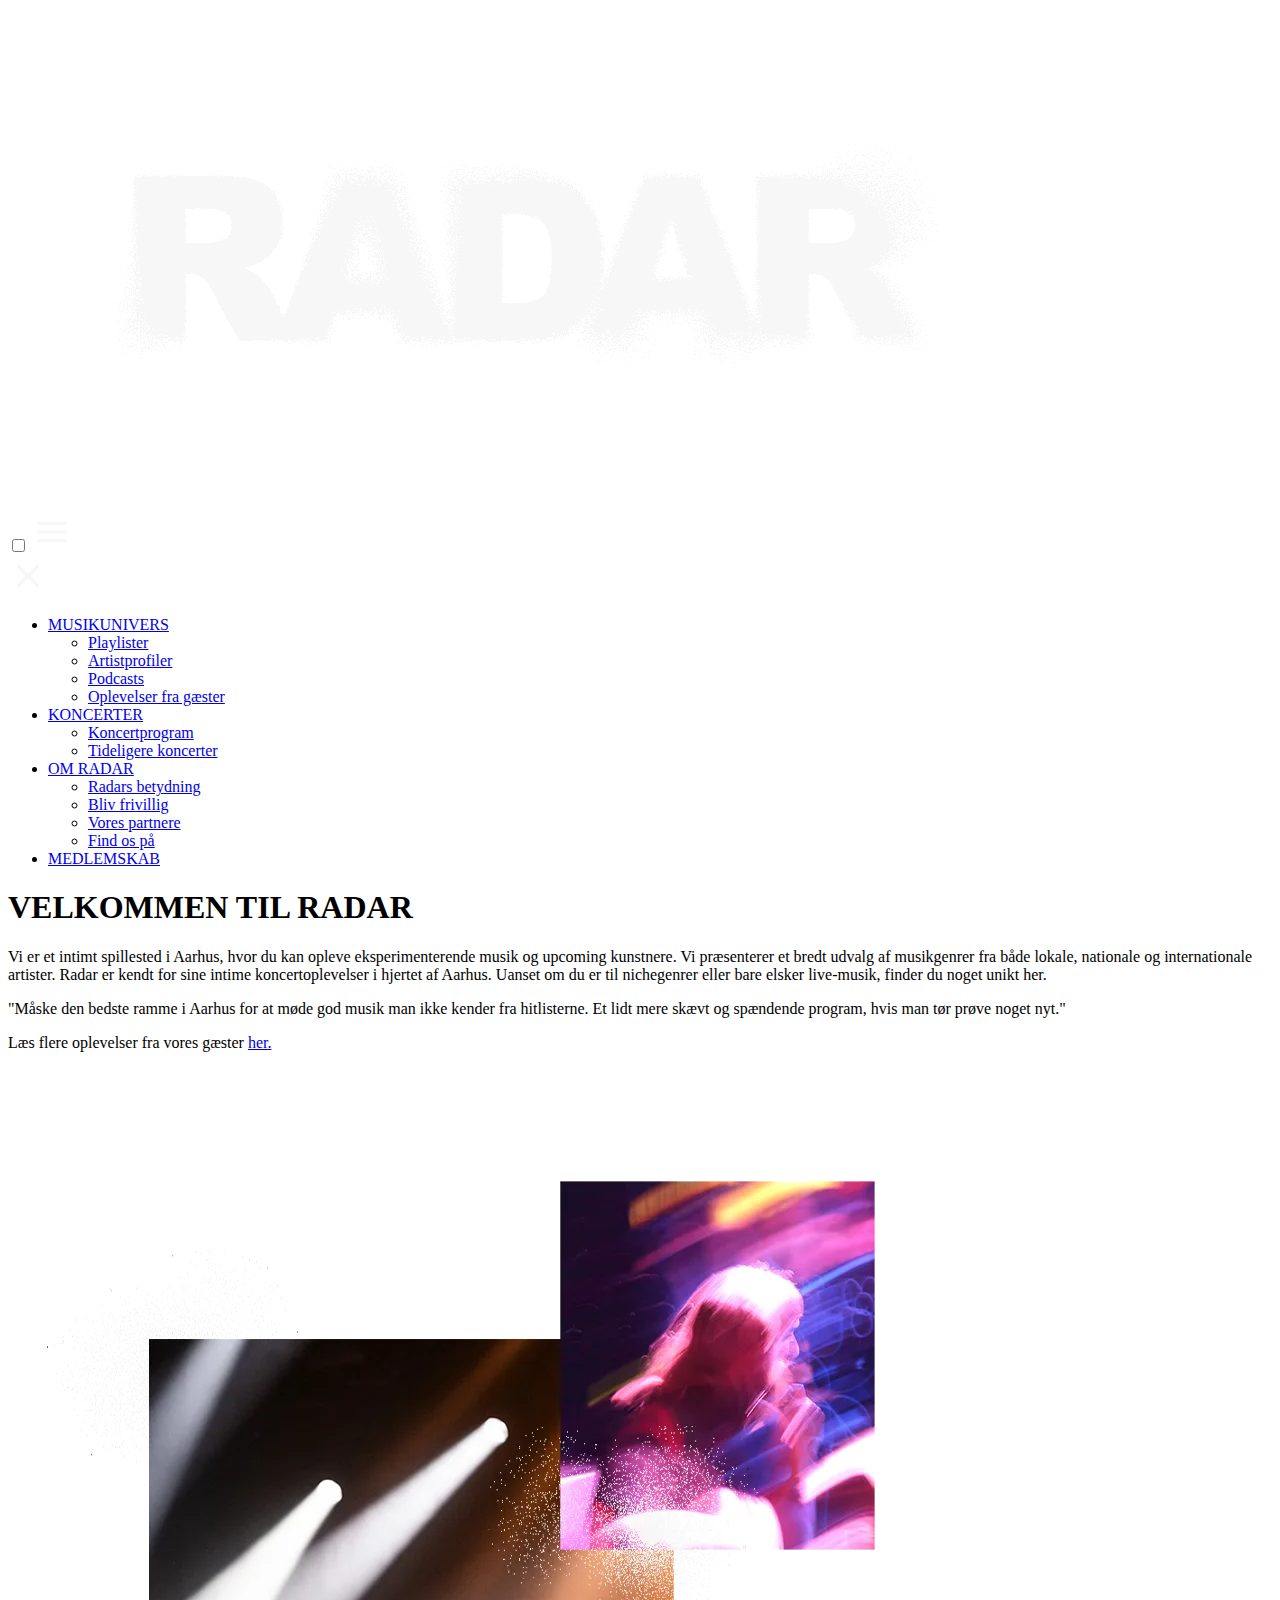
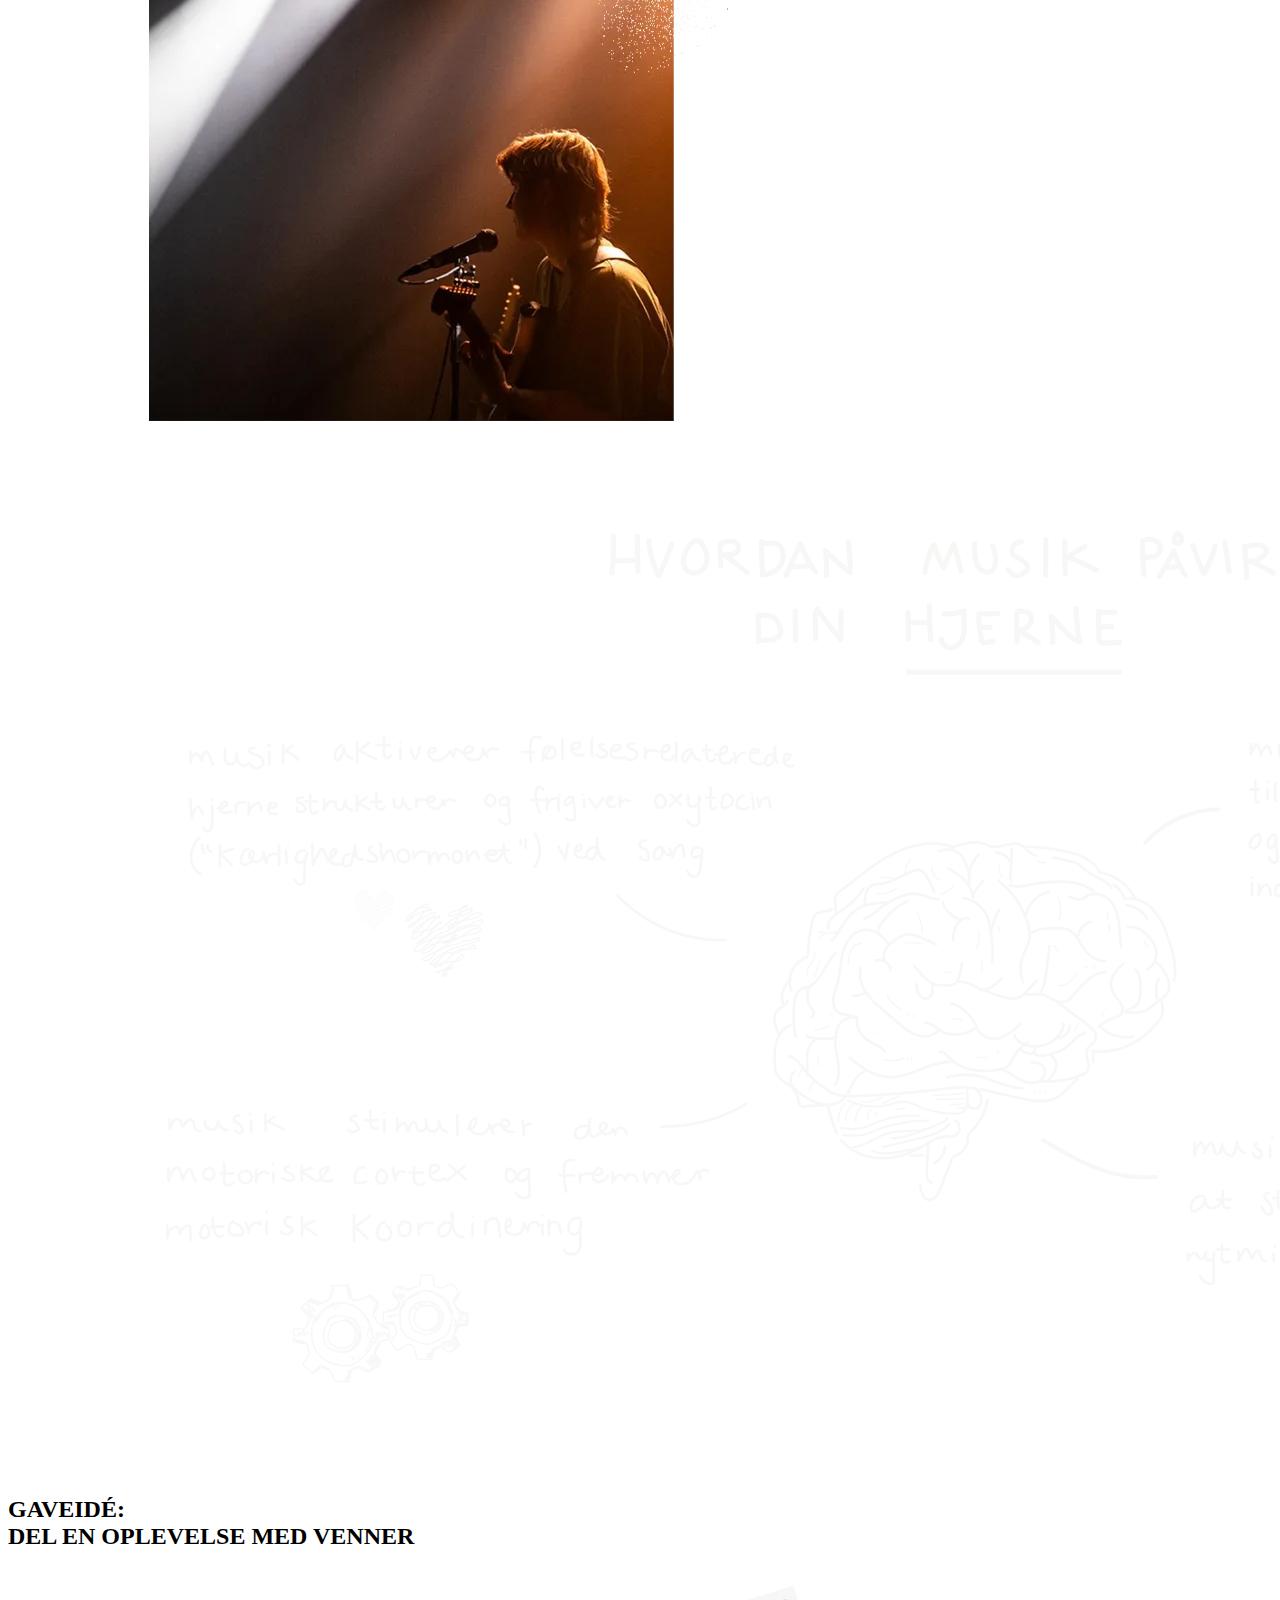
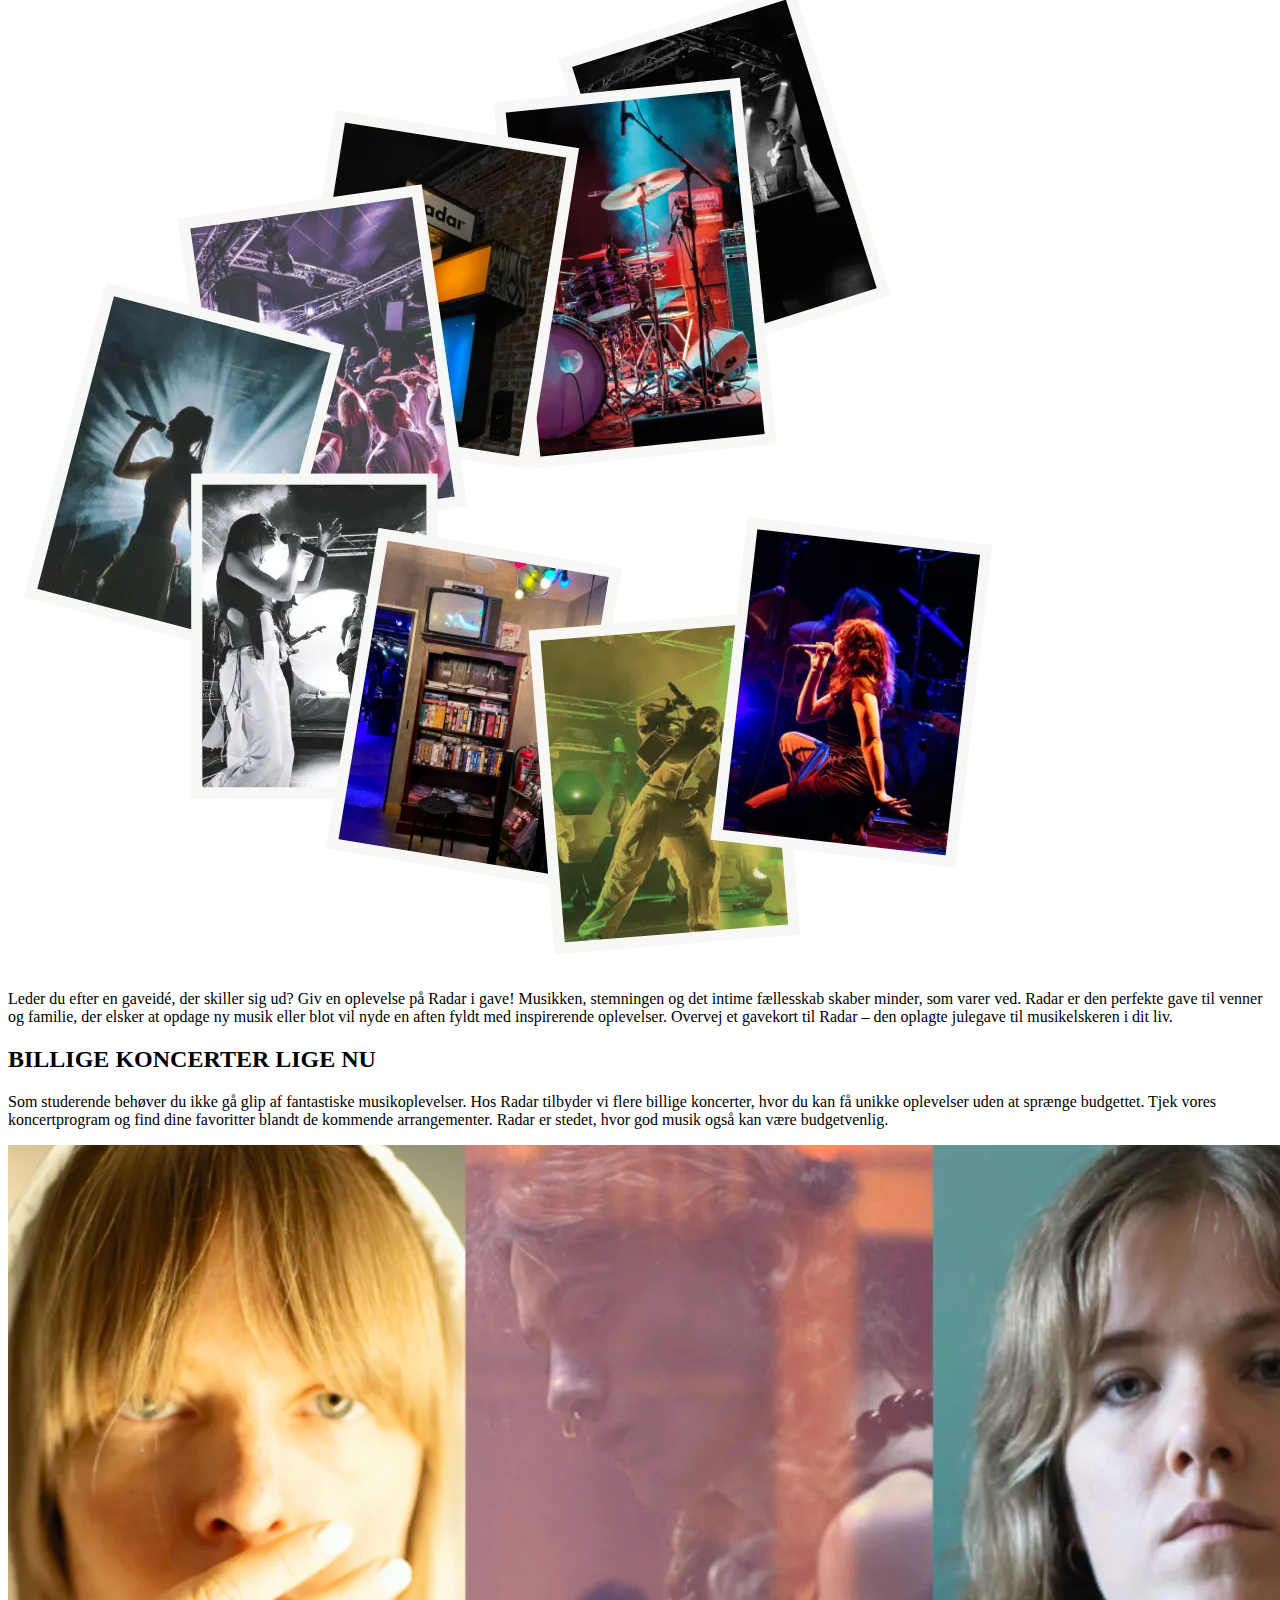
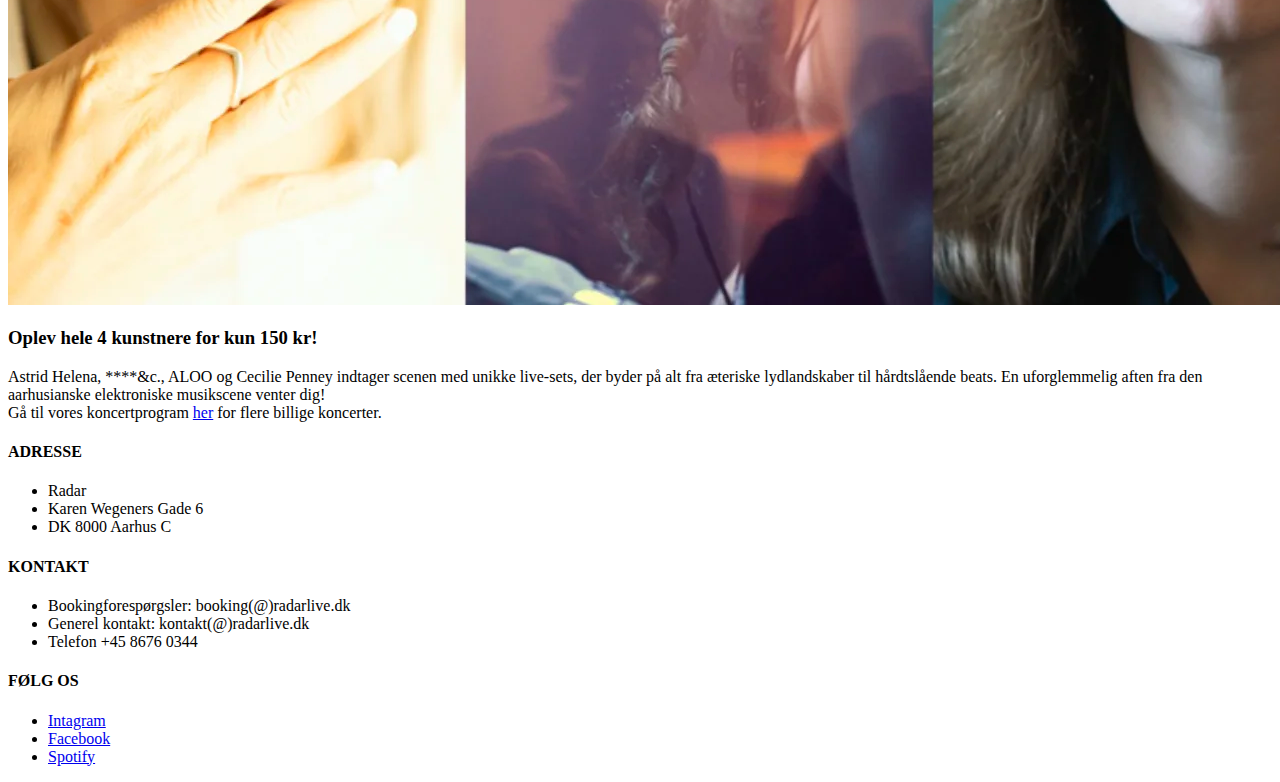
==== commit 7280c4c4: "media" ====
--- a/index.html
+++ b/index.html
@@ -3,17 +3,23 @@
 <head>
     <meta charset="UTF-8">
     <meta name="viewport" content="width=device-width, initial-scale=1.0">
-    <title>Forside</title>
+    <meta name="author" content="Malou Bonde Stoustrup">
+    <meta name="description" content="Velkommen til Radar – Aarhus’ intime spillested for eksperimenterende musik og upcoming kunstnere. Oplev unikke koncerter, skab minder og bliv en del af fællesskabet. Tjek vores program!">
+    <meta name="keywords" content="Hvem er Radar, Intime koncertoplevelser Radar, Aarhus spillested, Radar Aarhus, live musik Aarhus, eksperimenterende musik, upcoming kunstnere, intime koncerter, koncertoplevelser Aarhus, alternativ musikscene, Oplev Radar koncerter">
+
+    <title>Radar Forside</title>
 
     <link rel="preconnect" href="https://fonts.googleapis.com">
     <link rel="preconnect" href="https://fonts.gstatic.com" crossorigin>
     <link href="https://fonts.googleapis.com/css2?family=Josefin+Sans:ital,wght@0,100..700;1,100..700&family=Jost:ital,wght@0,100..900;1,100..900&family=Poppins:ital,wght@0,100;0,200;0,300;0,400;0,500;0,600;0,700;0,800;0,900;1,100;1,200;1,300;1,400;1,500;1,600;1,700;1,800;1,900&family=Work+Sans:ital,wght@0,100..900;1,100..900&family=Zilla+Slab:ital,wght@0,300;0,400;0,500;0,600;0,700;1,300;1,400;1,500;1,600;1,700&display=swap" rel="stylesheet">
-    <link rel="stylesheet" href="https://cdnjs.cloudflare.com/ajax/libs/font-awesome/6.7.1/css/all.min.css" integrity="sha512-5Hs3dF2AEPkpNAR7UiOHba+lRSJNeM2ECkwxUIxC1Q/FLycGTbNapWXB4tP889k5T5Ju8fs4b1P5z/iB4nMfSQ==" crossorigin="anonymous" referrerpolicy="no-referrer" />
+    
+    <link rel="stylesheet" href="https://cdnjs.cloudflare.com/ajax/libs/font-awesome/6.7.1/css/all.min.css" integrity="sha512-5Hs3dF2AEPkpNAR7UiOHba+lRSJNeM2ECkwxUIxC1Q/FLycGTbNapWXB4tP889k5T5Ju8fs4b1P5z/iB4nMfSQ==" crossorigin="anonymous" referrerpolicy="no-referrer">
 
+    <link rel="icon" href="billeder/favicon.webp" type="image/x-icon">
 
-    <link rel="stylesheet" href="css/navbar.css">
-    <link rel="stylesheet" href="css/style.css">
-    <link rel="stylesheet" href="css/footer.css">
+    <link rel="stylesheet" href="css/navbar.css" media="navbar">
+    <link rel="stylesheet" href="css/style.css" media="style">
+    <link rel="stylesheet" href="css/footer.css" media="footer">
 
 </head>
 
@@ -90,7 +96,7 @@
             </article>
             
             <article class="intro-image">
-                <img class="to-billeder" src="billeder/forside/intro-billeder.webp" alt="billede af en der synger koncert, og e† mere abstrakt billede i en pink neonfarve">
+                <img class="to-billeder" src="billeder/forside/intro-billeder.webp" alt="Billede af en der synger koncert, og e† mere abstrakt billede i en pink neonfarve">
             </article>
 
         </section>
@@ -109,7 +115,7 @@
 
             <article class="gaveide-image">
                 <img class="collage" src="billeder/forside/foto-samling.webp" 
-                alt="samling af fotos fra Radar koncerter">
+                alt="Samling af fotos fra Radar koncerter">
             </article>
         
             <article class="text gaveide-text">
@@ -127,7 +133,7 @@
             </article>
 
             <article class="koncert-image">
-                <a class="link" href="koncertprogram.html"><img class="koncert-billede" src="billeder/forside/kunstnere.webp" alt="billeder af kunstnere på Radar"></a>
+                <a class="link" href="koncertprogram.html"><img class="koncert-billede" src="billeder/forside/kunstnere.webp" alt="Billeder af kunstnere på Radar"></a>
             </article>
 
             <article class="text koncert-highlight">
--- a/css/navbar.css
+++ b/css/navbar.css
@@ -173,10 +173,9 @@
         flex-direction: column; /* Sørg for at punkterne er lodret arrangeret */
         align-items: flex-start; /* Juster punkterne til højre */
         padding: 1rem; /* Giv lidt padding for spacing */
-        background-color: #161616d1(--primary-color);
+        background-color: #161616d1;
         backdrop-filter: blur(20px);
         
-
         position: fixed;
         top: 0; 
         right: -100%;
@@ -213,7 +212,8 @@
         width:100%;
         overflow: hidden;
         transition: 0.7s ease;
-        background-color:transparent;
+        background-color: transparent;
+        backdrop-filter: none;
     }
 
     .nav-container > .nav-links-container .nav-links > .nav-link-item:hover > .dropdown-menu {
--- a/css/style.css
+++ b/css/style.css
@@ -2,7 +2,6 @@
     margin:0;
     padding: 0;
     box-sizing: border-box;
-    scroll-behavior: smooth;
     font-family: "Poppins";
 }
 
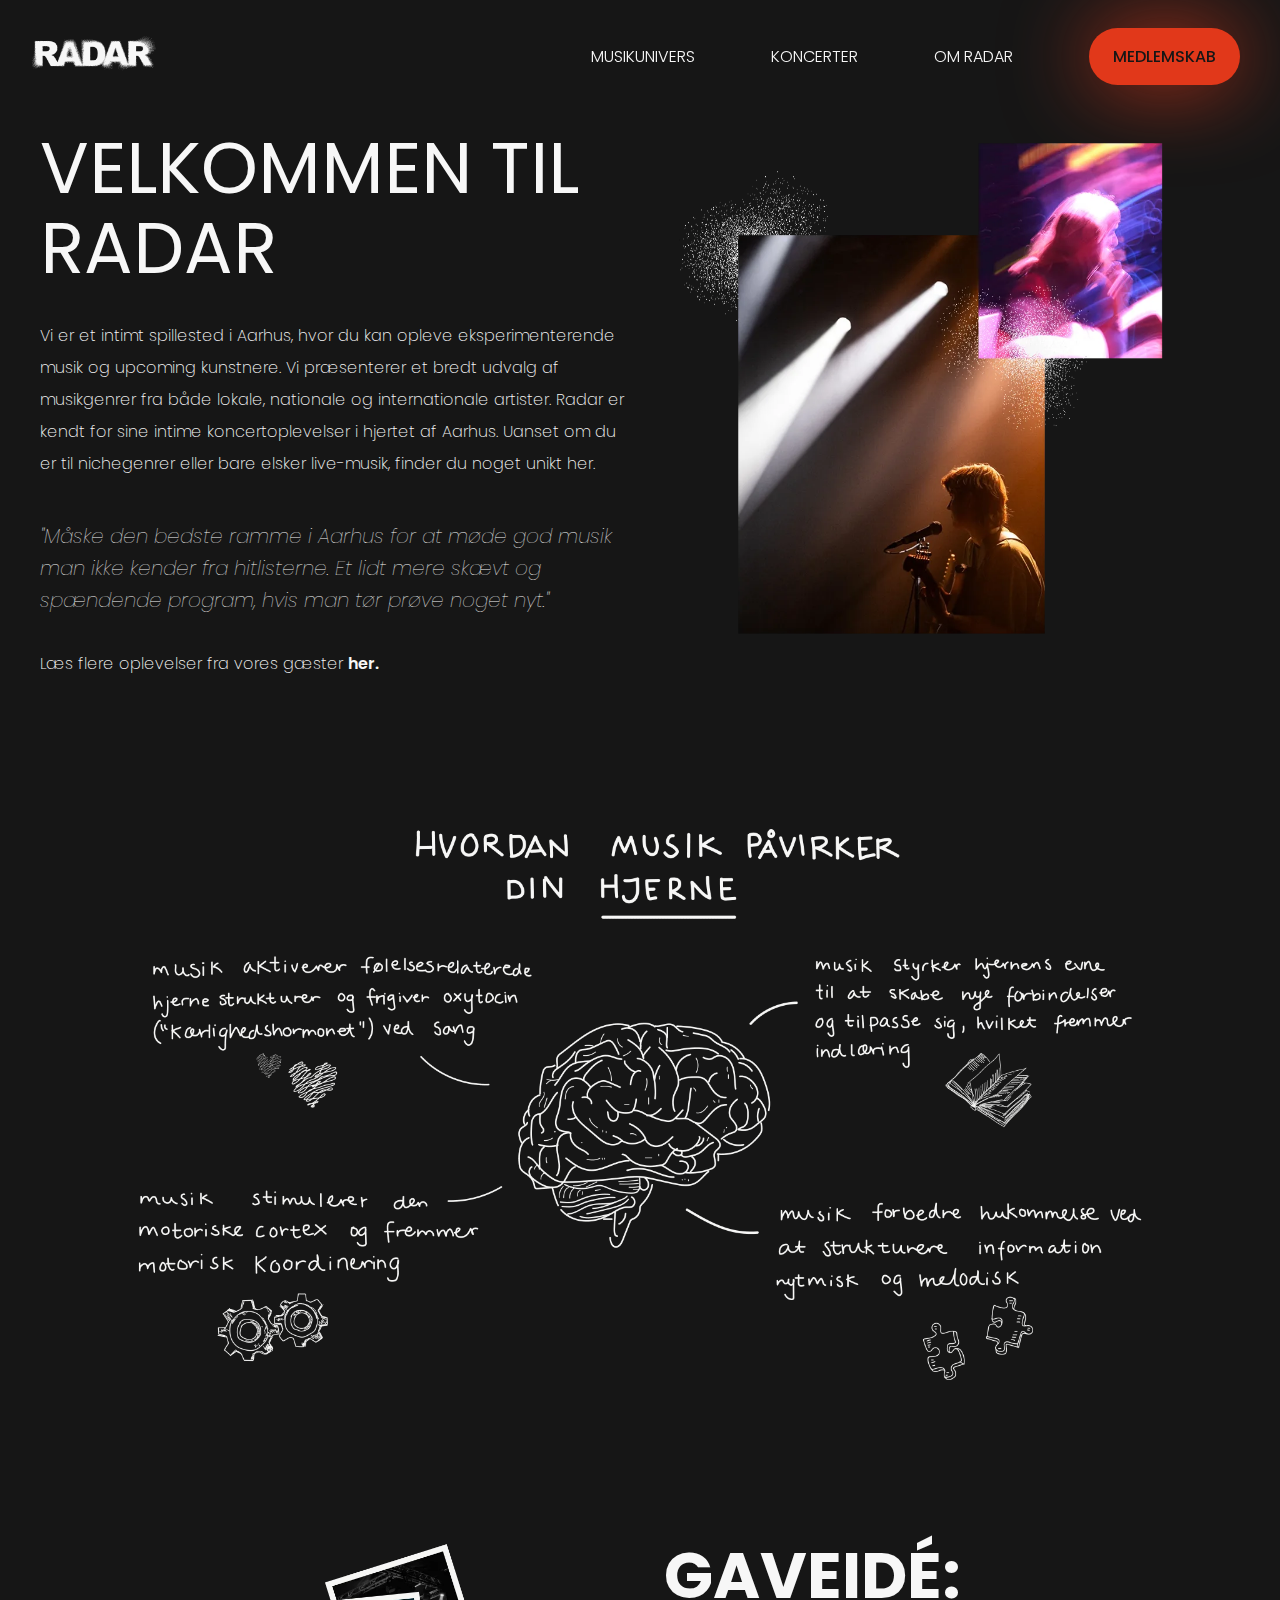
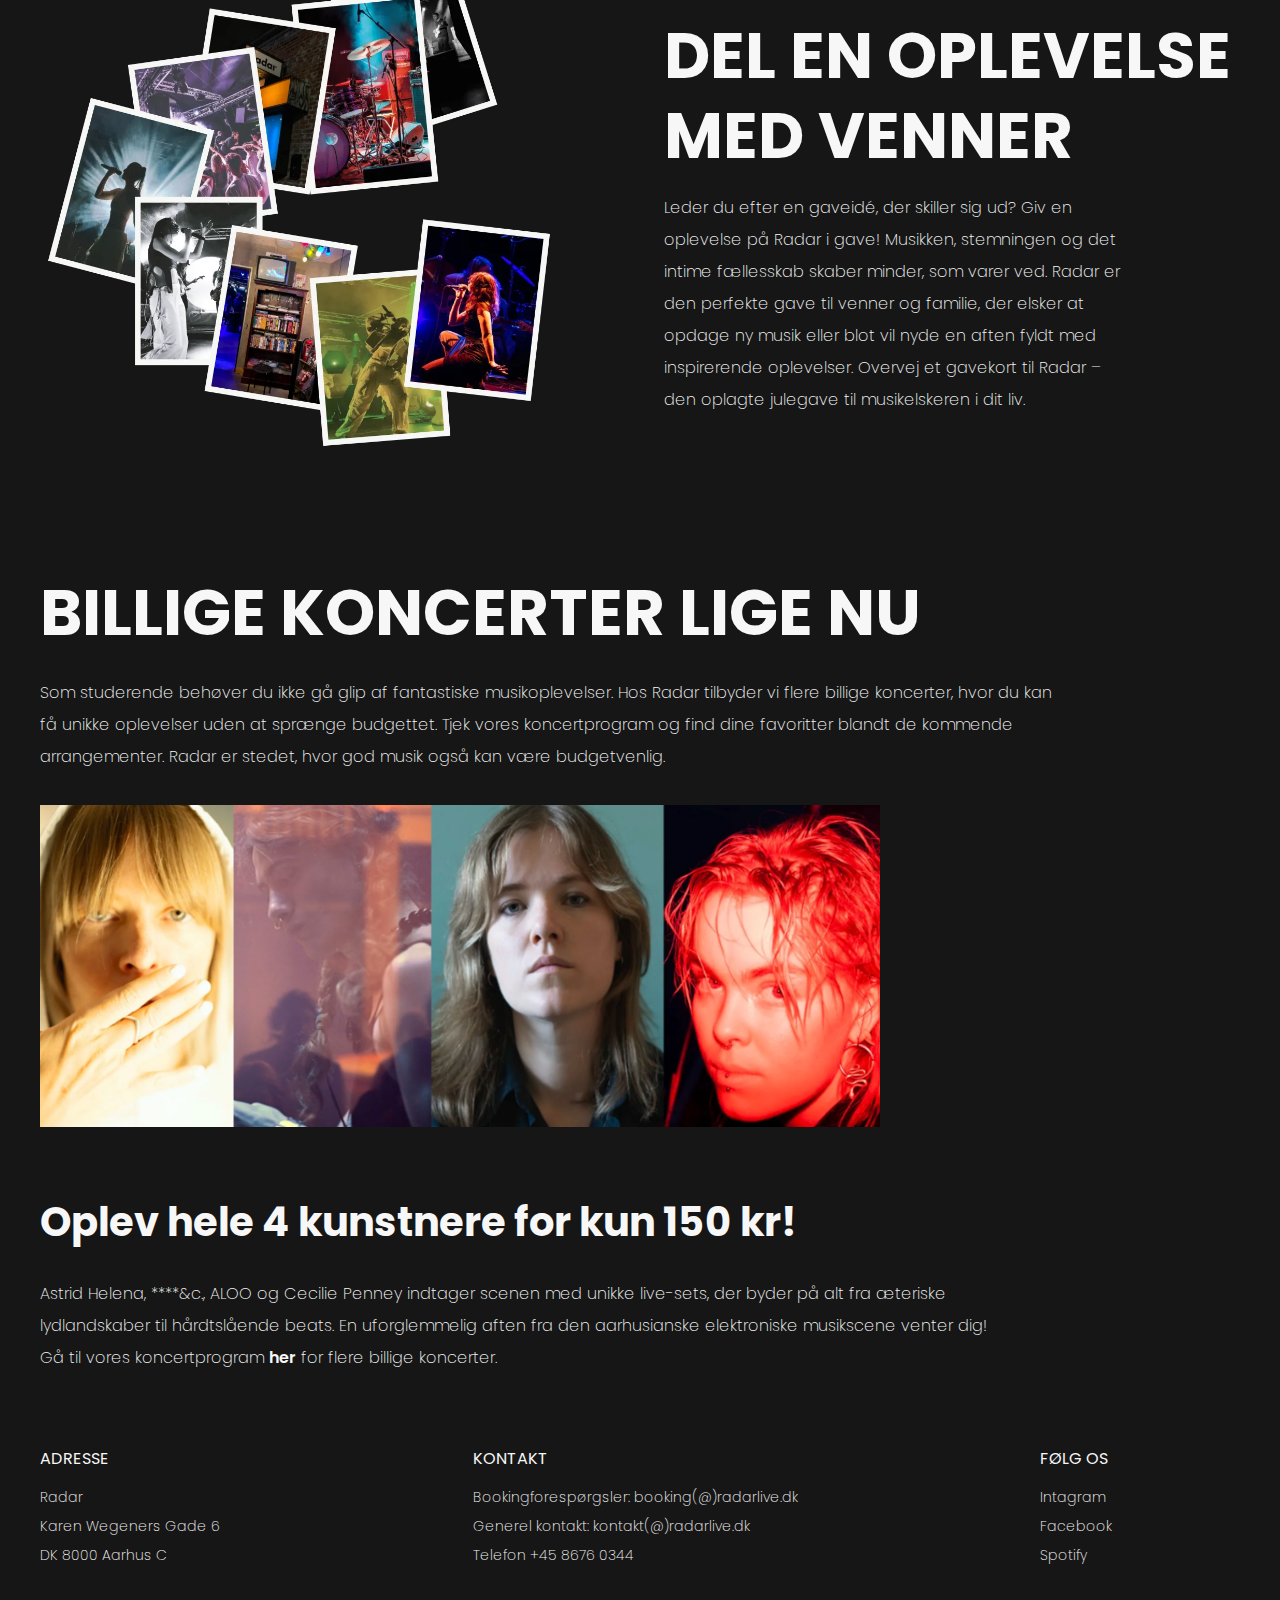
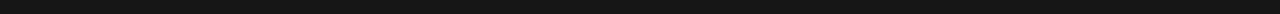
==== commit 04298df0: "performance optimering rettelser" ====
--- a/index.html
+++ b/index.html
@@ -17,9 +17,9 @@
 
     <link rel="icon" href="billeder/favicon.webp" type="image/x-icon">
 
-    <link rel="stylesheet" href="css/navbar.css" media="navbar">
-    <link rel="stylesheet" href="css/style.css" media="style">
-    <link rel="stylesheet" href="css/footer.css" media="footer">
+    <link rel="stylesheet" href="css/navbar.css">
+    <link rel="stylesheet" href="css/style.css">
+    <link rel="stylesheet" href="css/footer.css">
 
 </head>
 
@@ -96,7 +96,7 @@
             </article>
             
             <article class="intro-image">
-                <img class="to-billeder" src="billeder/forside/intro-billeder.webp" alt="Billede af en der synger koncert, og e† mere abstrakt billede i en pink neonfarve">
+                <img class="to-billeder" src="billeder/forside/intro-billeder.webp" alt="Billede af en der synger koncert, og e† mere abstrakt billede i en pink neonfarve" width="200" height="300">
             </article>
 
         </section>
